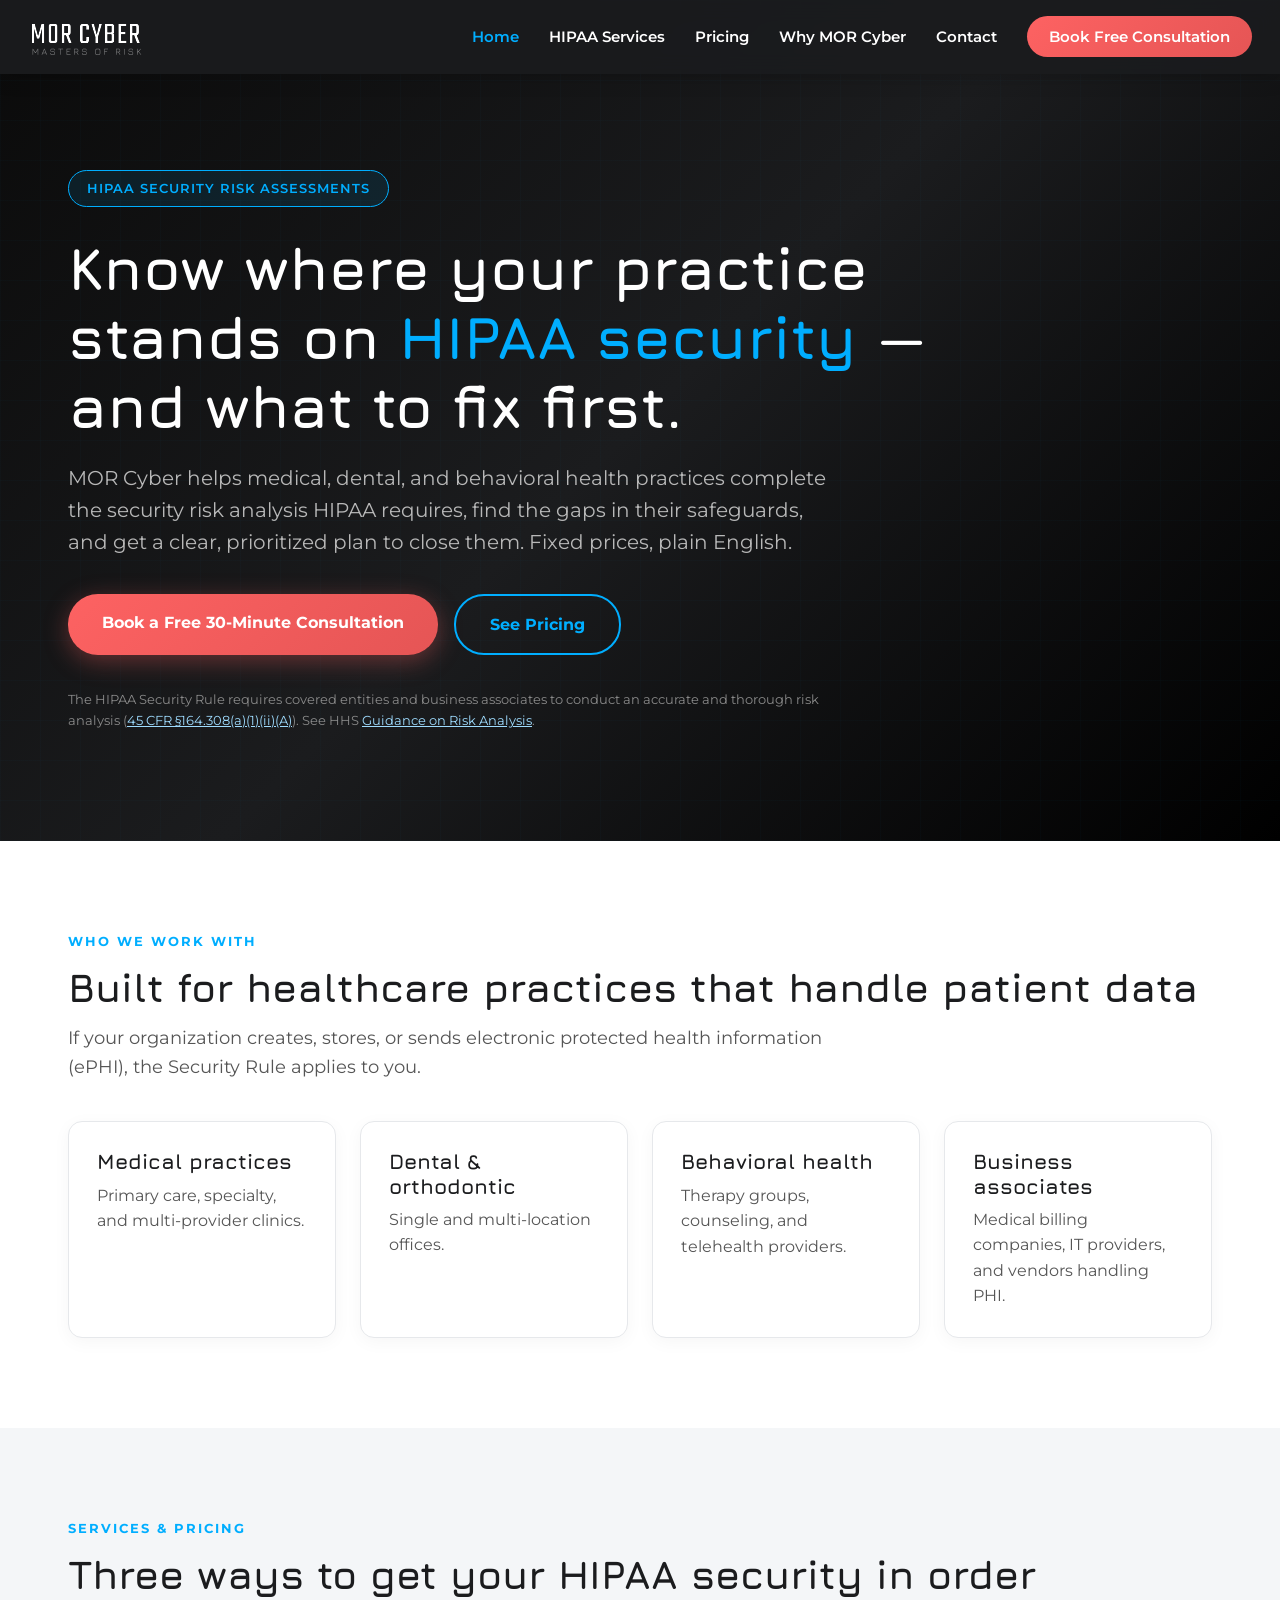
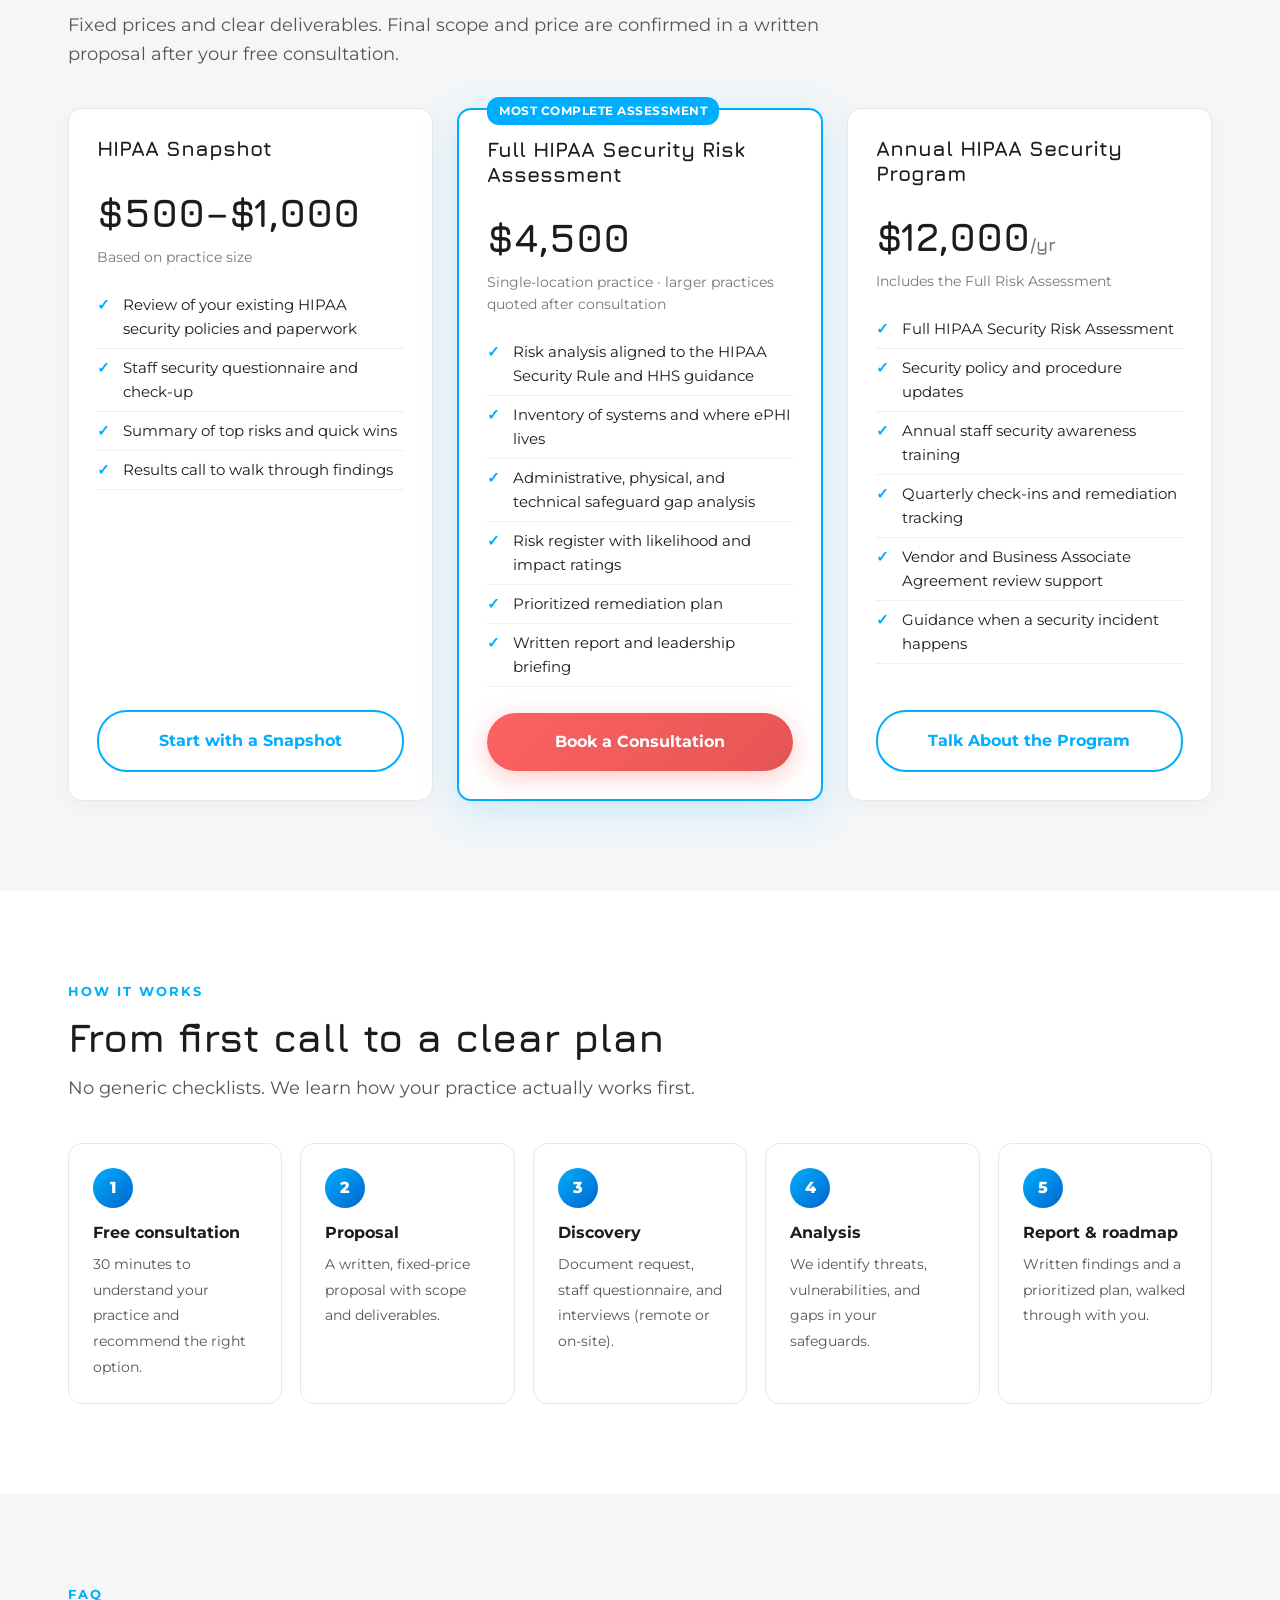
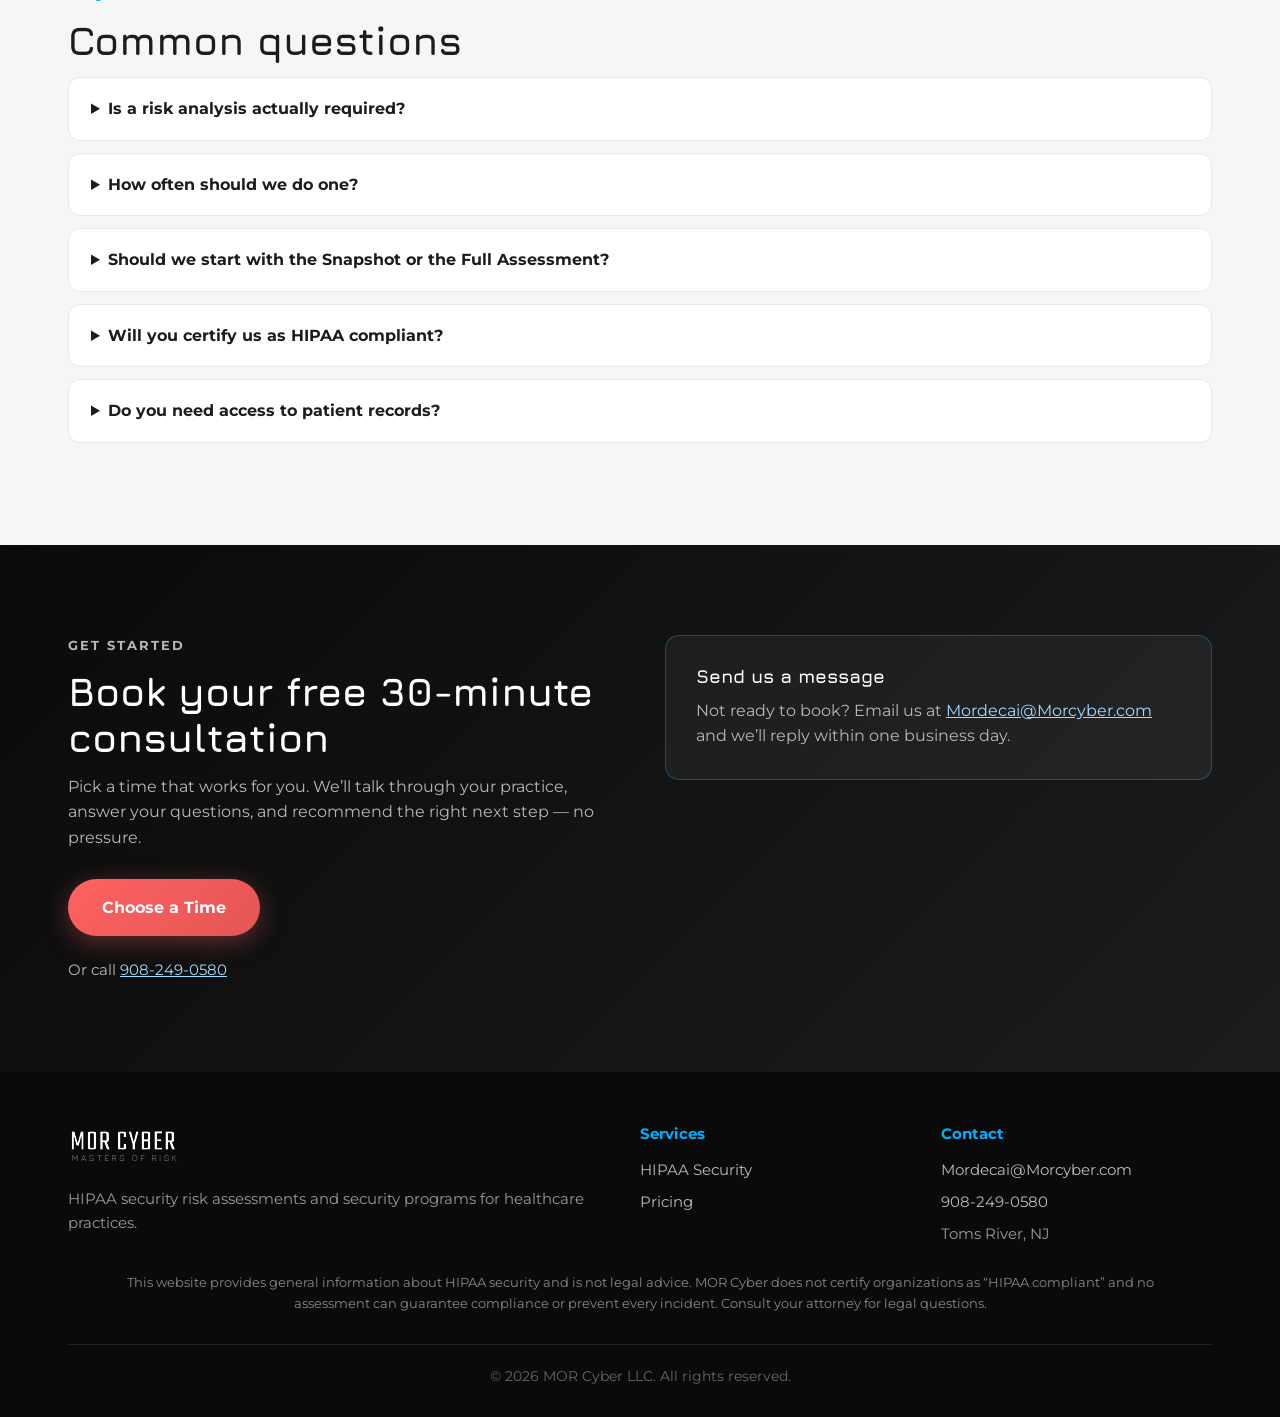
==== index.html @ 881f0633 "Make site HIPAA/healthcare only: remove FTC Safeguards and SOC 2 content" ====
<!DOCTYPE html>
<html lang="en">
<head>
<meta charset="UTF-8">
<meta name="viewport" content="width=device-width, initial-scale=1.0">
<title>MOR Cyber | HIPAA Security Risk Assessments for Healthcare Practices</title>
<meta name="description" content="HIPAA Security Risk Assessments, snapshot reviews, and annual HIPAA security programs for medical, dental, and behavioral health practices. Toms River, NJ.">
<link rel="icon" type="image/svg+xml" href="MOR Cyber Logo horizontal.svg">
<meta property="og:type" content="website"><meta property="og:url" content="https://morcyber.com/">
<meta property="og:title" content="MOR Cyber | HIPAA Security Risk Assessments">
<meta property="og:description" content="Fixed-price HIPAA Security Risk Assessments and annual security programs for healthcare practices.">
<meta property="og:image" content="https://morcyber.com/MOR Cyber Logo horizontal.svg">
<link rel="preconnect" href="https://fonts.googleapis.com"><link rel="preconnect" href="https://fonts.gstatic.com" crossorigin>
<link href="https://fonts.googleapis.com/css2?family=Montserrat:wght@400;500;600;700;800;900&family=Jura:wght@500;600;700&display=swap" rel="stylesheet">
<link rel="stylesheet" href="site.css">
<style>
*{margin:0;padding:0;box-sizing:border-box}
body{font-family:'Montserrat',sans-serif;color:#1B1C1E;line-height:1.6}
h1,h2,h3{font-family:'Jura',sans-serif;line-height:1.15}
a{color:#0088cc}
.wrap{max-width:1200px;margin:0 auto;padding:0 28px}
section{padding:90px 0}
.eyebrow{color:#00AEFF;font-weight:700;letter-spacing:2px;font-size:13px;text-transform:uppercase;margin-bottom:12px}
h2{font-size:40px;margin-bottom:14px}
.sub{color:#555;font-size:18px;max-width:760px;margin-bottom:40px}
.btn{display:inline-block;padding:16px 34px;border-radius:30px;font-weight:700;text-decoration:none;transition:.25s;border:0;cursor:pointer;font-size:16px;font-family:inherit}
.btn-primary{background:linear-gradient(135deg,#FD6262,#e55555);color:#fff;box-shadow:0 6px 25px rgba(253,98,98,.35)}
.btn-primary:hover{transform:translateY(-2px)}
.btn-ghost{border:2px solid #00AEFF;color:#00AEFF;background:transparent}
.hero{background:linear-gradient(135deg,#0a0a0a 0%,#1B1C1E 50%,#000 100%);color:#fff;padding:170px 0 110px;position:relative;overflow:hidden}
.hero::before{content:'';position:absolute;inset:0;background-image:repeating-linear-gradient(90deg,rgba(0,174,255,.04) 0,transparent 1px,transparent 40px),repeating-linear-gradient(0deg,rgba(0,174,255,.04) 0,transparent 1px,transparent 40px);pointer-events:none}
.hero .wrap{position:relative}
.badge{display:inline-block;border:1px solid #00AEFF;color:#00AEFF;background:rgba(0,174,255,.1);padding:7px 18px;border-radius:20px;font-size:13px;font-weight:600;letter-spacing:1px;margin-bottom:26px}
.hero h1{font-size:60px;max-width:900px;margin-bottom:22px}
.hero h1 span{color:#00AEFF}
.hero p.lead{font-size:20px;color:#b8b8b8;max-width:760px;margin-bottom:36px}
.hero .ctas{display:flex;gap:16px;flex-wrap:wrap}
.hero .ref{margin-top:34px;font-size:13px;color:#8a8a8a;max-width:760px}
.hero .ref a{color:#9fdcff}
.grid{display:grid;gap:24px}
.g4{grid-template-columns:repeat(4,1fr)}.g3{grid-template-columns:repeat(3,1fr)}.g2{grid-template-columns:repeat(2,1fr)}
.card{background:#fff;border:1px solid #e6e8eb;border-radius:14px;padding:28px;box-shadow:0 4px 18px rgba(0,0,0,.04)}
.card h3{font-size:21px;margin-bottom:8px}
.card p{color:#555}
.alt{background:#f4f6f8}
.offer{display:flex;flex-direction:column;position:relative}
.offer .price{font-family:'Jura',sans-serif;font-size:40px;font-weight:700;color:#1B1C1E;margin:10px 0 2px}
.offer .price small{font-size:18px;color:#777}
.offer .meta{color:#777;font-size:14px;margin-bottom:18px}
.offer ul{list-style:none;margin-bottom:26px;flex:1}
.offer li{padding:7px 0 7px 26px;position:relative;border-bottom:1px solid #f0f0f0;font-size:15px}
.offer li::before{content:'✓';position:absolute;left:0;color:#00AEFF;font-weight:800}
.offer .btn{text-align:center}
.featured{border:2px solid #00AEFF;box-shadow:0 10px 40px rgba(0,174,255,.18)}
.tag{position:absolute;top:-13px;left:28px;background:#00AEFF;color:#fff;font-size:12px;font-weight:700;padding:4px 12px;border-radius:12px;letter-spacing:.5px}
.steps{counter-reset:s;list-style:none;display:grid;grid-template-columns:repeat(5,1fr);gap:18px}
.steps li{counter-increment:s;background:#fff;border-radius:14px;padding:24px;border:1px solid #e6e8eb}
.steps li::before{content:counter(s);display:flex;align-items:center;justify-content:center;width:40px;height:40px;border-radius:50%;background:linear-gradient(135deg,#00AEFF,#0066cc);color:#fff;font-weight:800;margin-bottom:12px}
.steps b{display:block;margin-bottom:6px}.steps span{color:#555;font-size:14px}
details{background:#fff;border:1px solid #e6e8eb;border-radius:12px;padding:18px 22px;margin-bottom:12px}
summary{font-weight:700;cursor:pointer}details p{margin-top:10px;color:#555}
.other .card{border-left:4px solid #7D7D7D}
.cta-band{background:linear-gradient(135deg,#0a0a0a,#1B1C1E);color:#fff}
.cta-band h2{color:#fff}.cta-band p{color:#b8b8b8}
.cta-band a:not(.btn){color:#9fdcff}
.contact-grid{display:grid;grid-template-columns:1fr 1fr;gap:50px;align-items:start}
.contact-box{background:rgba(255,255,255,.05);border:1px solid rgba(0,174,255,.35);border-radius:14px;padding:30px}
.contact-box h3{color:#fff;margin-bottom:10px}
#contactForm{display:none}
#contactForm input,#contactForm select,#contactForm textarea{width:100%;padding:12px 14px;margin-bottom:12px;border-radius:8px;border:1px solid #444;background:#111;color:#fff;font:inherit}
#contactForm textarea{min-height:100px}
footer{background:#0a0a0a;color:#999;padding:50px 0 30px;font-size:15px}
footer .cols{display:grid;grid-template-columns:2fr 1fr 1fr;gap:30px}
footer h4{color:#00AEFF;margin-bottom:12px}footer a{color:#bbb;text-decoration:none}footer ul{list-style:none}footer li{margin-bottom:8px}
footer .copy{border-top:1px solid #222;margin-top:30px;padding-top:20px;text-align:center;color:#666;font-size:14px}
@media(max-width:1000px){.g4{grid-template-columns:repeat(2,1fr)}.g3,.steps{grid-template-columns:1fr}.contact-grid{grid-template-columns:1fr}}
@media(max-width:640px){.hero{padding:130px 0 70px}.hero h1{font-size:38px}h2{font-size:30px}section{padding:60px 0}.g4,.g2{grid-template-columns:1fr}footer .cols{grid-template-columns:1fr}.hero .ctas .btn{width:100%;text-align:center}}
</style>
</head>
<body>
<nav class="mc-nav"><div class="mc-nav-in">
  <a href="index.html"><img src="MOR Cyber Logo horizontal.svg" alt="MOR CYBER - Masters of Risk"></a>
  <button class="mc-burger" aria-label="Menu" onclick="this.nextElementSibling.classList.toggle('open')"><span></span><span></span><span></span></button>
  <ul class="mc-menu"><li><a href="index.html" class="active">Home</a></li><li><a href="services.html">HIPAA Services</a></li><li><a href="index.html#pricing">Pricing</a></li><li><a href="why-morcyber.html">Why MOR Cyber</a></li><li><a href="index.html#contact">Contact</a></li><li><a class="mc-cta" href="https://api.leadconnectorhq.com/widget/booking/ksTohxYXbGWFsCw7DhUz" target="_blank" rel="noopener">Book Free Consultation</a></li></ul>
</div></nav>

<section class="hero"><div class="wrap">
  <div class="badge">HIPAA SECURITY RISK ASSESSMENTS</div>
  <h1>Know where your practice stands on <span>HIPAA security</span> &mdash; and what to fix first.</h1>
  <p class="lead">MOR Cyber helps medical, dental, and behavioral health practices complete the security risk analysis HIPAA requires, find the gaps in their safeguards, and get a clear, prioritized plan to close them. Fixed prices, plain English.</p>
  <div class="ctas">
    <a class="btn btn-primary" href="https://api.leadconnectorhq.com/widget/booking/ksTohxYXbGWFsCw7DhUz" target="_blank" rel="noopener">Book a Free 30-Minute Consultation</a>
    <a class="btn btn-ghost" href="#pricing">See Pricing</a>
  </div>
  <p class="ref">The HIPAA Security Rule requires covered entities and business associates to conduct an accurate and thorough risk analysis (<a href="https://www.ecfr.gov/current/title-45/subtitle-A/subchapter-C/part-164/subpart-C/section-164.308" target="_blank" rel="noopener">45 CFR &sect;164.308(a)(1)(ii)(A)</a>). See HHS <a href="https://www.hhs.gov/hipaa/for-professionals/security/guidance/guidance-risk-analysis/index.html" target="_blank" rel="noopener">Guidance on Risk Analysis</a>.</p>
</div></section>

<section><div class="wrap">
  <p class="eyebrow">Who we work with</p>
  <h2>Built for healthcare practices that handle patient data</h2>
  <p class="sub">If your organization creates, stores, or sends electronic protected health information (ePHI), the Security Rule applies to you.</p>
  <div class="grid g4">
    <div class="card"><h3>Medical practices</h3><p>Primary care, specialty, and multi-provider clinics.</p></div>
    <div class="card"><h3>Dental &amp; orthodontic</h3><p>Single and multi-location offices.</p></div>
    <div class="card"><h3>Behavioral health</h3><p>Therapy groups, counseling, and telehealth providers.</p></div>
    <div class="card"><h3>Business associates</h3><p>Medical billing companies, IT providers, and vendors handling PHI.</p></div>
  </div>
</div></section>

<section id="pricing" class="alt"><div class="wrap">
  <p class="eyebrow">Services &amp; pricing</p>
  <h2>Three ways to get your HIPAA security in order</h2>
  <p class="sub">Fixed prices and clear deliverables. Final scope and price are confirmed in a written proposal after your free consultation.</p>
  <div class="grid g3">
    <div class="card offer">
      <h3>HIPAA Snapshot</h3>
      <div class="price">$500&ndash;$1,000</div>
      <div class="meta">Based on practice size</div>
      <ul>
        <li>Review of your existing HIPAA security policies and paperwork</li>
        <li>Staff security questionnaire and check-up</li>
        <li>Summary of top risks and quick wins</li>
        <li>Results call to walk through findings</li>
      </ul>
      <a class="btn btn-ghost" href="https://api.leadconnectorhq.com/widget/booking/ksTohxYXbGWFsCw7DhUz" target="_blank" rel="noopener">Start with a Snapshot</a>
    </div>
    <div class="card offer featured">
      <span class="tag">MOST COMPLETE ASSESSMENT</span>
      <h3>Full HIPAA Security Risk Assessment</h3>
      <div class="price">$4,500</div>
      <div class="meta">Single-location practice &middot; larger practices quoted after consultation</div>
      <ul>
        <li>Risk analysis aligned to the HIPAA Security Rule and HHS guidance</li>
        <li>Inventory of systems and where ePHI lives</li>
        <li>Administrative, physical, and technical safeguard gap analysis</li>
        <li>Risk register with likelihood and impact ratings</li>
        <li>Prioritized remediation plan</li>
        <li>Written report and leadership briefing</li>
      </ul>
      <a class="btn btn-primary" href="https://api.leadconnectorhq.com/widget/booking/ksTohxYXbGWFsCw7DhUz" target="_blank" rel="noopener">Book a Consultation</a>
    </div>
    <div class="card offer">
      <h3>Annual HIPAA Security Program</h3>
      <div class="price">$12,000<small>/yr</small></div>
      <div class="meta">Includes the Full Risk Assessment</div>
      <ul>
        <li>Full HIPAA Security Risk Assessment</li>
        <li>Security policy and procedure updates</li>
        <li>Annual staff security awareness training</li>
        <li>Quarterly check-ins and remediation tracking</li>
        <li>Vendor and Business Associate Agreement review support</li>
        <li>Guidance when a security incident happens</li>
      </ul>
      <a class="btn btn-ghost" href="https://api.leadconnectorhq.com/widget/booking/ksTohxYXbGWFsCw7DhUz" target="_blank" rel="noopener">Talk About the Program</a>
    </div>
  </div>
</div></section>

<section id="process"><div class="wrap">
  <p class="eyebrow">How it works</p>
  <h2>From first call to a clear plan</h2>
  <p class="sub">No generic checklists. We learn how your practice actually works first.</p>
  <ol class="steps">
    <li><b>Free consultation</b><span>30 minutes to understand your practice and recommend the right option.</span></li>
    <li><b>Proposal</b><span>A written, fixed-price proposal with scope and deliverables.</span></li>
    <li><b>Discovery</b><span>Document request, staff questionnaire, and interviews (remote or on-site).</span></li>
    <li><b>Analysis</b><span>We identify threats, vulnerabilities, and gaps in your safeguards.</span></li>
    <li><b>Report &amp; roadmap</b><span>Written findings and a prioritized plan, walked through with you.</span></li>
  </ol>
</div></section>

<section class="alt"><div class="wrap">
  <p class="eyebrow">FAQ</p>
  <h2>Common questions</h2>
  <details><summary>Is a risk analysis actually required?</summary><p>Yes. The HIPAA Security Rule requires covered entities and business associates to conduct an accurate and thorough assessment of the risks to ePHI and to implement measures that reduce them. See <a href="https://www.hhs.gov/hipaa/for-professionals/security/guidance/guidance-risk-analysis/index.html" target="_blank" rel="noopener">HHS guidance</a>.</p></details>
  <details><summary>How often should we do one?</summary><p>HIPAA does not set a fixed interval; HHS describes risk analysis as an ongoing process. Many practices review annually and after major changes such as a new EHR, a new location, or a security incident.</p></details>
  <details><summary>Should we start with the Snapshot or the Full Assessment?</summary><p>The Snapshot is a fast, low-cost look at your paperwork and staff practices. The Full Assessment is the thorough risk analysis the Security Rule calls for. We&rsquo;ll recommend one on your free consultation.</p></details>
  <details><summary>Will you certify us as HIPAA compliant?</summary><p>No. There is no official government HIPAA certification, and no consultant can guarantee compliance. We give you a documented assessment and a clear plan to reduce risk.</p></details>
  <details><summary>Do you need access to patient records?</summary><p>We assess systems, policies, and safeguards, not patient charts. If an engagement may involve access to PHI, we&rsquo;ll put a Business Associate Agreement in place first.</p></details>
</div></section>

<section id="contact" class="cta-band"><div class="wrap contact-grid">
  <div>
    <p class="eyebrow">Get started</p>
    <h2>Book your free 30-minute consultation</h2>
    <p style="margin:14px 0 28px">Pick a time that works for you. We&rsquo;ll talk through your practice, answer your questions, and recommend the right next step &mdash; no pressure.</p>
    <a class="btn btn-primary" href="https://api.leadconnectorhq.com/widget/booking/ksTohxYXbGWFsCw7DhUz" target="_blank" rel="noopener">Choose a Time</a>
    <p style="margin-top:22px;font-size:15px">Or call <a href="tel:908-249-0580">908-249-0580</a></p>
  </div>
  <div class="contact-box">
    <h3>Send us a message</h3>
    <p id="mailtoFallback">Not ready to book? Email us at <a href="mailto:Mordecai@Morcyber.com?subject=HIPAA%20inquiry%20from%20morcyber.com">Mordecai@Morcyber.com</a> and we&rsquo;ll reply within one business day.</p>
    <!-- FORMSPREE: replace YOUR_FORMSPREE_ID with the ID from formspree.io (see README). The form stays hidden until then. -->
    <form id="contactForm" action="https://formspree.io/f/YOUR_FORMSPREE_ID" method="POST">
      <input name="name" placeholder="Full name" required>
      <input name="email" type="email" placeholder="Work email" required>
      <input name="practice" placeholder="Practice / organization name">
      <select name="practice_type"><option value="">Practice type</option><option>Medical</option><option>Dental</option><option>Behavioral health</option><option>Business associate / vendor</option><option>Other</option></select>
      <textarea name="message" placeholder="How can we help? (Please don&rsquo;t include patient information.)" required></textarea>
      <input type="hidden" name="_subject" value="New inquiry from morcyber.com">
      <button class="btn btn-primary" type="submit">Send Message</button>
    </form>
  </div>
</div></section>

<footer><div class="wrap">
  <div class="cols">
    <div><img src="MOR Cyber Logo horizontal.svg" alt="MOR CYBER" style="height:44px"><p style="margin-top:14px">HIPAA security risk assessments and security programs for healthcare practices.</p></div>
    <div><h4>Services</h4><ul><li><a href="services.html#hipaa">HIPAA Security</a></li><li><a href="index.html#pricing">Pricing</a></li></ul></div>
    <div><h4>Contact</h4><ul><li><a href="mailto:Mordecai@Morcyber.com">Mordecai@Morcyber.com</a></li><li><a href="tel:908-249-0580">908-249-0580</a></li><li>Toms River, NJ</li></ul></div>
  </div>
  <p class="mc-legal">This website provides general information about HIPAA security and is not legal advice. MOR Cyber does not certify organizations as &ldquo;HIPAA compliant&rdquo; and no assessment can guarantee compliance or prevent every incident. Consult your attorney for legal questions.</p>
  <div class="copy">&copy; 2026 MOR Cyber LLC. All rights reserved.</div>
</div></footer>
<script src="script.js"></script>
</body>
</html>
---- site.css ----
/* Shared MOR Cyber styles (nav, footer note, contact form) - used on every page */
:root{--mc-blue:#00AEFF;--mc-red:#FD6262;--mc-dark:#1B1C1E;--mc-gray:#7D7D7D}
.mc-nav{position:fixed;top:0;left:0;right:0;z-index:1000;background:rgba(27,28,30,.96);backdrop-filter:blur(10px);box-shadow:0 2px 20px rgba(0,0,0,.2)}
.mc-nav-in{max-width:1300px;margin:0 auto;padding:14px 28px;display:flex;align-items:center;justify-content:space-between;gap:20px}
.mc-nav img{height:46px;width:auto;display:block}
.mc-menu{display:flex;gap:30px;list-style:none;align-items:center;margin:0;padding:0}
.mc-menu a{color:#fff;text-decoration:none;font:600 15px 'Montserrat',sans-serif}
.mc-menu a:hover,.mc-menu a.active{color:var(--mc-blue)}
.mc-menu a.mc-cta{background:linear-gradient(135deg,var(--mc-red),#e55555);padding:11px 22px;border-radius:30px;color:#fff}
.mc-burger{display:none;background:none;border:0;cursor:pointer;padding:6px}
.mc-burger span{display:block;width:26px;height:3px;background:#fff;margin:5px 0}
@media(max-width:900px){.mc-burger{display:block}.mc-menu{display:none;position:absolute;top:100%;left:0;right:0;flex-direction:column;background:#1B1C1E;padding:20px 0;gap:18px}.mc-menu.open{display:flex}}
.mc-legal{max-width:1100px;margin:18px auto 0;padding:0 20px;color:#888;font-size:13px;line-height:1.6;text-align:center;font-family:'Montserrat',sans-serif}
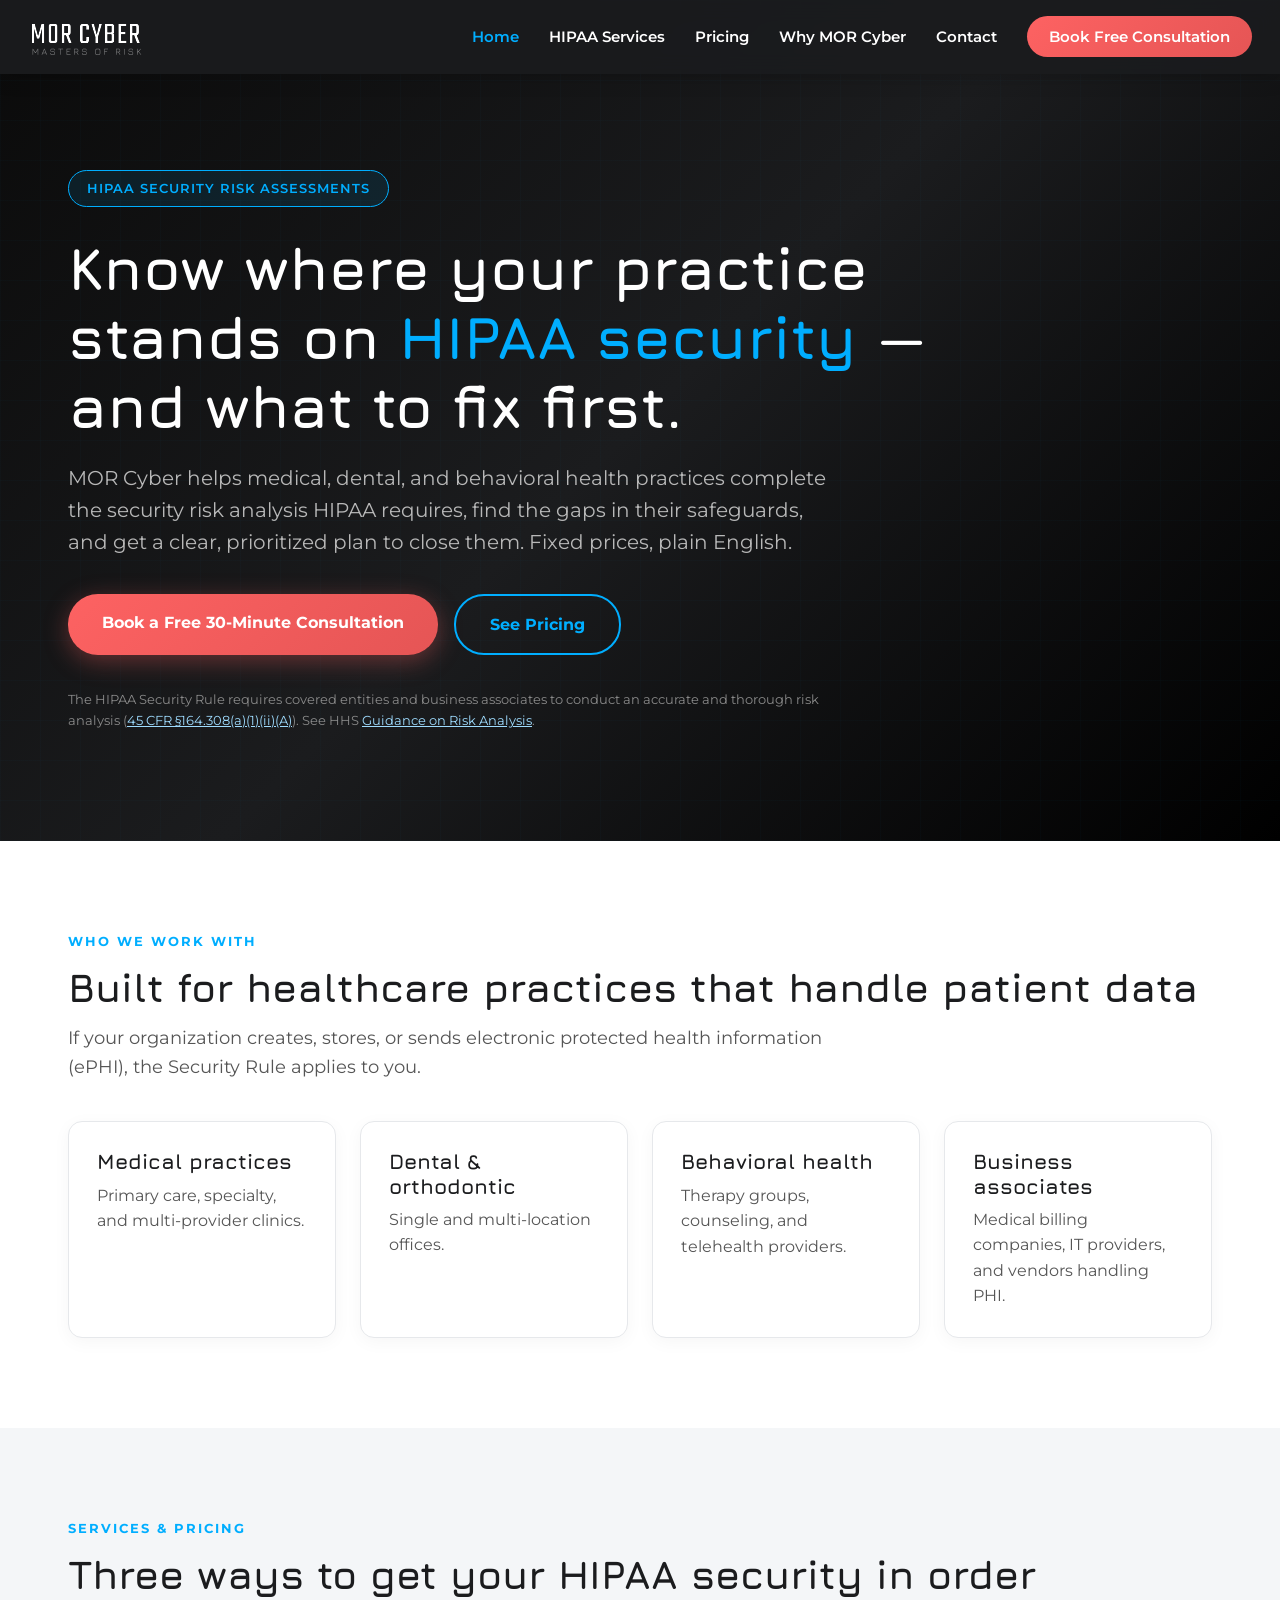
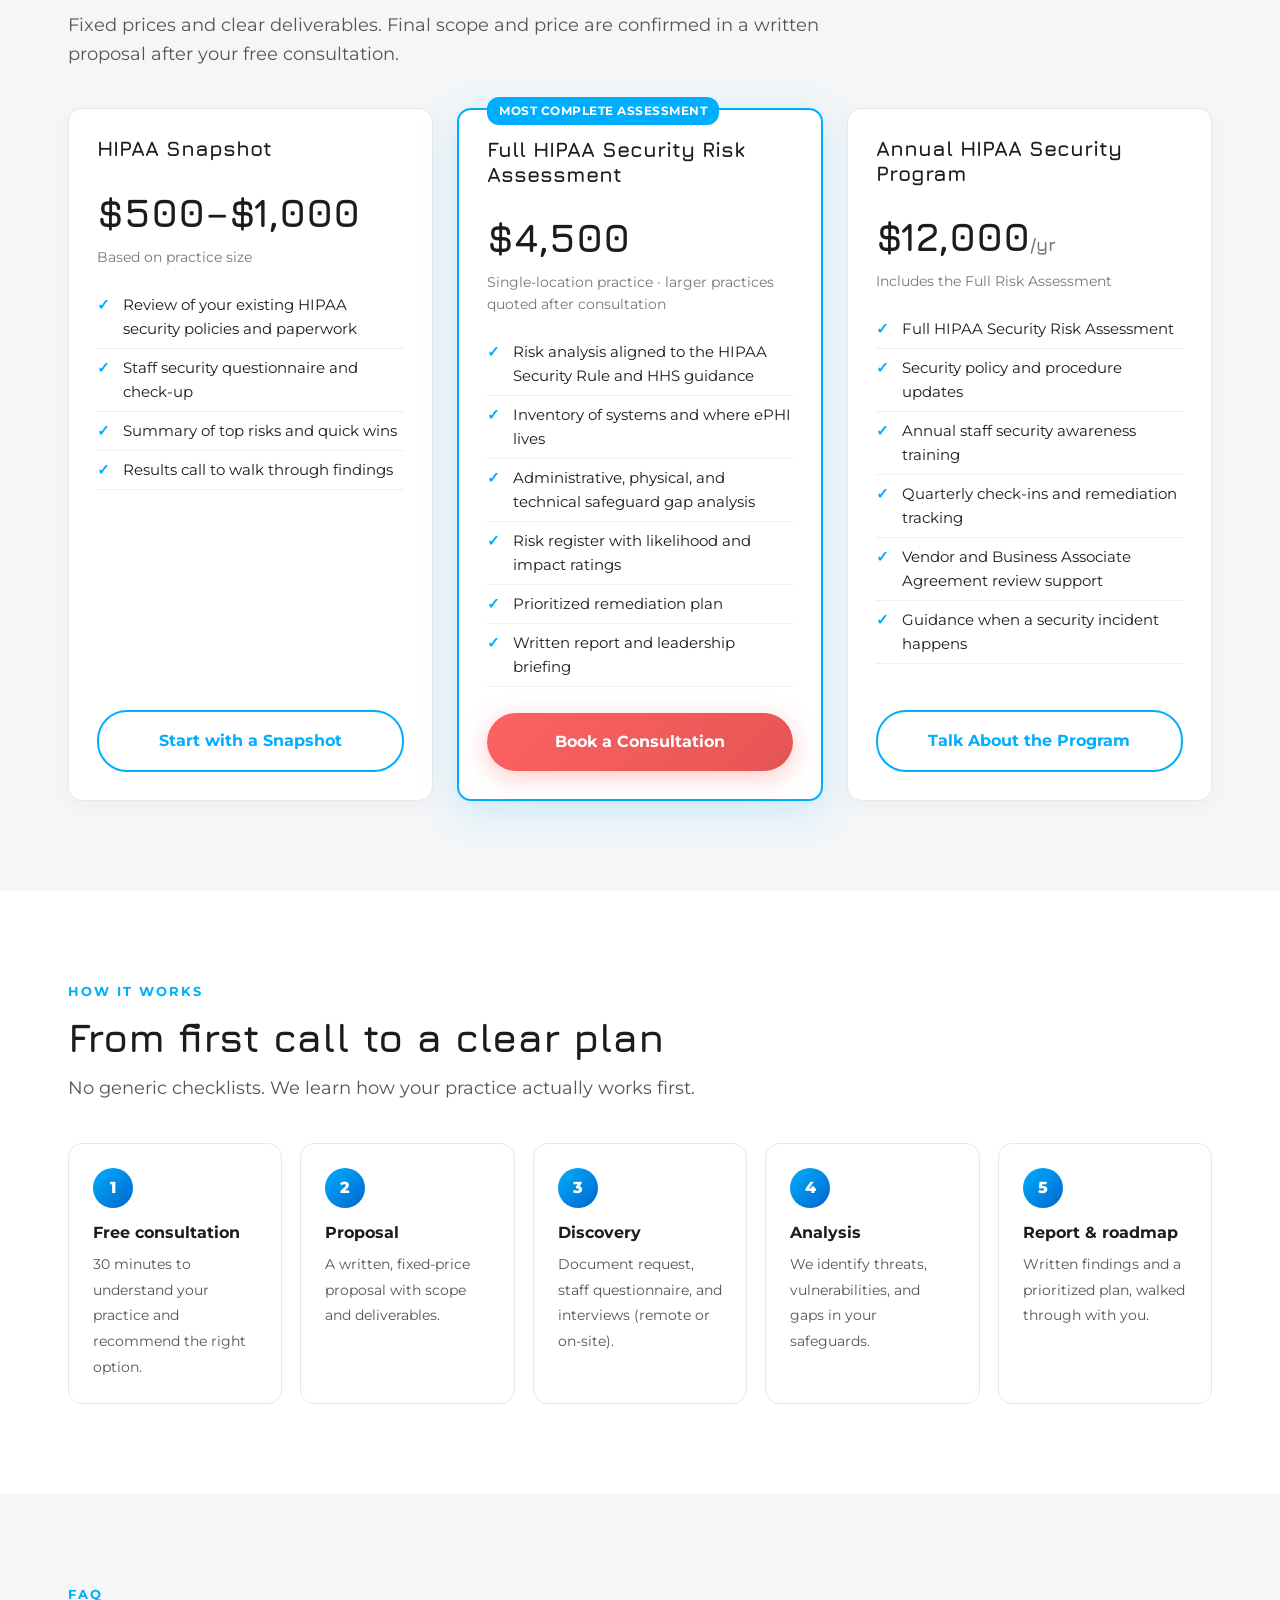
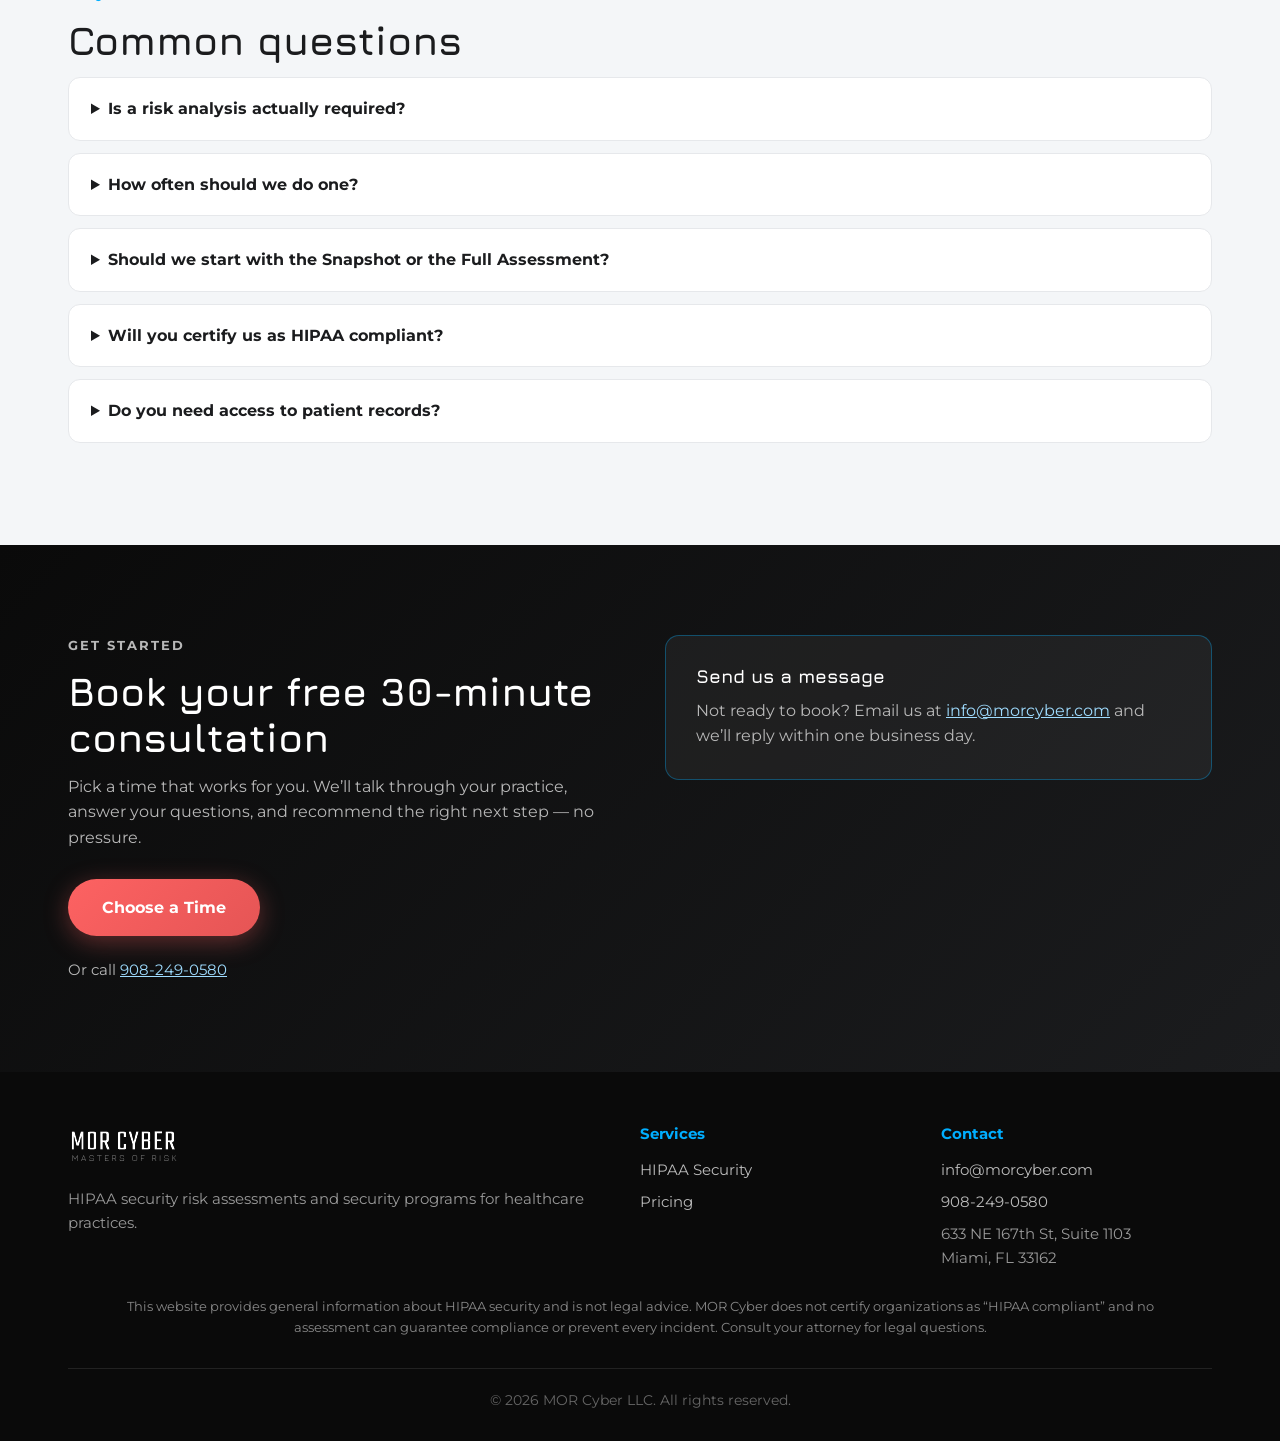
==== commit 5a92e957: "Update contact email to info@ and office address to Miami, FL" ====
--- a/index.html
+++ b/index.html
@@ -4,7 +4,7 @@
 <meta charset="UTF-8">
 <meta name="viewport" content="width=device-width, initial-scale=1.0">
 <title>MOR Cyber | HIPAA Security Risk Assessments for Healthcare Practices</title>
-<meta name="description" content="HIPAA Security Risk Assessments, snapshot reviews, and annual HIPAA security programs for medical, dental, and behavioral health practices. Toms River, NJ.">
+<meta name="description" content="HIPAA Security Risk Assessments, snapshot reviews, and annual HIPAA security programs for medical, dental, and behavioral health practices. Miami, FL.">
 <link rel="icon" type="image/svg+xml" href="MOR Cyber Logo horizontal.svg">
 <meta property="og:type" content="website"><meta property="og:url" content="https://morcyber.com/">
 <meta property="og:title" content="MOR Cyber | HIPAA Security Risk Assessments">
@@ -81,7 +81,7 @@
 <nav class="mc-nav"><div class="mc-nav-in">
   <a href="index.html"><img src="MOR Cyber Logo horizontal.svg" alt="MOR CYBER - Masters of Risk"></a>
   <button class="mc-burger" aria-label="Menu" onclick="this.nextElementSibling.classList.toggle('open')"><span></span><span></span><span></span></button>
-  <ul class="mc-menu"><li><a href="index.html" class="active">Home</a></li><li><a href="services.html">HIPAA Services</a></li><li><a href="index.html#pricing">Pricing</a></li><li><a href="why-morcyber.html">Why MOR Cyber</a></li><li><a href="index.html#contact">Contact</a></li><li><a class="mc-cta" href="https://api.leadconnectorhq.com/widget/booking/ksTohxYXbGWFsCw7DhUz" target="_blank" rel="noopener">Book Free Consultation</a></li></ul>
+  <ul class="mc-menu"><li><a href="index.html" class="active">Home</a></li><li><a href="services.html">HIPAA Services</a></li><li><a href="index.html#pricing">Pricing</a></li><li><a href="why-morcyber.html">Why MOR Cyber</a></li><li><a href="index.html#contact">Contact</a></li><li><a class="mc-cta" href="https://outlook.office.com/book/Free30MinHIPAAConsultation@Morcyber.com/" target="_blank" rel="noopener">Book Free Consultation</a></li></ul>
 </div></nav>
 
 <section class="hero"><div class="wrap">
@@ -89,7 +89,7 @@
   <h1>Know where your practice stands on <span>HIPAA security</span> &mdash; and what to fix first.</h1>
   <p class="lead">MOR Cyber helps medical, dental, and behavioral health practices complete the security risk analysis HIPAA requires, find the gaps in their safeguards, and get a clear, prioritized plan to close them. Fixed prices, plain English.</p>
   <div class="ctas">
-    <a class="btn btn-primary" href="https://api.leadconnectorhq.com/widget/booking/ksTohxYXbGWFsCw7DhUz" target="_blank" rel="noopener">Book a Free 30-Minute Consultation</a>
+    <a class="btn btn-primary" href="https://outlook.office.com/book/Free30MinHIPAAConsultation@Morcyber.com/" target="_blank" rel="noopener">Book a Free 30-Minute Consultation</a>
     <a class="btn btn-ghost" href="#pricing">See Pricing</a>
   </div>
   <p class="ref">The HIPAA Security Rule requires covered entities and business associates to conduct an accurate and thorough risk analysis (<a href="https://www.ecfr.gov/current/title-45/subtitle-A/subchapter-C/part-164/subpart-C/section-164.308" target="_blank" rel="noopener">45 CFR &sect;164.308(a)(1)(ii)(A)</a>). See HHS <a href="https://www.hhs.gov/hipaa/for-professionals/security/guidance/guidance-risk-analysis/index.html" target="_blank" rel="noopener">Guidance on Risk Analysis</a>.</p>
@@ -122,7 +122,7 @@
         <li>Summary of top risks and quick wins</li>
         <li>Results call to walk through findings</li>
       </ul>
-      <a class="btn btn-ghost" href="https://api.leadconnectorhq.com/widget/booking/ksTohxYXbGWFsCw7DhUz" target="_blank" rel="noopener">Start with a Snapshot</a>
+      <a class="btn btn-ghost" href="https://outlook.office.com/book/Free30MinHIPAAConsultation@Morcyber.com/" target="_blank" rel="noopener">Start with a Snapshot</a>
     </div>
     <div class="card offer featured">
       <span class="tag">MOST COMPLETE ASSESSMENT</span>
@@ -137,7 +137,7 @@
         <li>Prioritized remediation plan</li>
         <li>Written report and leadership briefing</li>
       </ul>
-      <a class="btn btn-primary" href="https://api.leadconnectorhq.com/widget/booking/ksTohxYXbGWFsCw7DhUz" target="_blank" rel="noopener">Book a Consultation</a>
+      <a class="btn btn-primary" href="https://outlook.office.com/book/Free30MinHIPAAConsultation@Morcyber.com/" target="_blank" rel="noopener">Book a Consultation</a>
     </div>
     <div class="card offer">
       <h3>Annual HIPAA Security Program</h3>
@@ -151,7 +151,7 @@
         <li>Vendor and Business Associate Agreement review support</li>
         <li>Guidance when a security incident happens</li>
       </ul>
-      <a class="btn btn-ghost" href="https://api.leadconnectorhq.com/widget/booking/ksTohxYXbGWFsCw7DhUz" target="_blank" rel="noopener">Talk About the Program</a>
+      <a class="btn btn-ghost" href="https://outlook.office.com/book/Free30MinHIPAAConsultation@Morcyber.com/" target="_blank" rel="noopener">Talk About the Program</a>
     </div>
   </div>
 </div></section>
@@ -184,12 +184,12 @@
     <p class="eyebrow">Get started</p>
     <h2>Book your free 30-minute consultation</h2>
     <p style="margin:14px 0 28px">Pick a time that works for you. We&rsquo;ll talk through your practice, answer your questions, and recommend the right next step &mdash; no pressure.</p>
-    <a class="btn btn-primary" href="https://api.leadconnectorhq.com/widget/booking/ksTohxYXbGWFsCw7DhUz" target="_blank" rel="noopener">Choose a Time</a>
+    <a class="btn btn-primary" href="https://outlook.office.com/book/Free30MinHIPAAConsultation@Morcyber.com/" target="_blank" rel="noopener">Choose a Time</a>
     <p style="margin-top:22px;font-size:15px">Or call <a href="tel:908-249-0580">908-249-0580</a></p>
   </div>
   <div class="contact-box">
     <h3>Send us a message</h3>
-    <p id="mailtoFallback">Not ready to book? Email us at <a href="mailto:Mordecai@Morcyber.com?subject=HIPAA%20inquiry%20from%20morcyber.com">Mordecai@Morcyber.com</a> and we&rsquo;ll reply within one business day.</p>
+    <p id="mailtoFallback">Not ready to book? Email us at <a href="mailto:info@morcyber.com?subject=HIPAA%20inquiry%20from%20morcyber.com">info@morcyber.com</a> and we&rsquo;ll reply within one business day.</p>
     <!-- FORMSPREE: replace YOUR_FORMSPREE_ID with the ID from formspree.io (see README). The form stays hidden until then. -->
     <form id="contactForm" action="https://formspree.io/f/YOUR_FORMSPREE_ID" method="POST">
       <input name="name" placeholder="Full name" required>
@@ -207,7 +207,7 @@
   <div class="cols">
     <div><img src="MOR Cyber Logo horizontal.svg" alt="MOR CYBER" style="height:44px"><p style="margin-top:14px">HIPAA security risk assessments and security programs for healthcare practices.</p></div>
     <div><h4>Services</h4><ul><li><a href="services.html#hipaa">HIPAA Security</a></li><li><a href="index.html#pricing">Pricing</a></li></ul></div>
-    <div><h4>Contact</h4><ul><li><a href="mailto:Mordecai@Morcyber.com">Mordecai@Morcyber.com</a></li><li><a href="tel:908-249-0580">908-249-0580</a></li><li>Toms River, NJ</li></ul></div>
+    <div><h4>Contact</h4><ul><li><a href="mailto:info@morcyber.com">info@morcyber.com</a></li><li><a href="tel:908-249-0580">908-249-0580</a></li><li>633 NE 167th St, Suite 1103<br>Miami, FL 33162</li></ul></div>
   </div>
   <p class="mc-legal">This website provides general information about HIPAA security and is not legal advice. MOR Cyber does not certify organizations as &ldquo;HIPAA compliant&rdquo; and no assessment can guarantee compliance or prevent every incident. Consult your attorney for legal questions.</p>
   <div class="copy">&copy; 2026 MOR Cyber LLC. All rights reserved.</div>
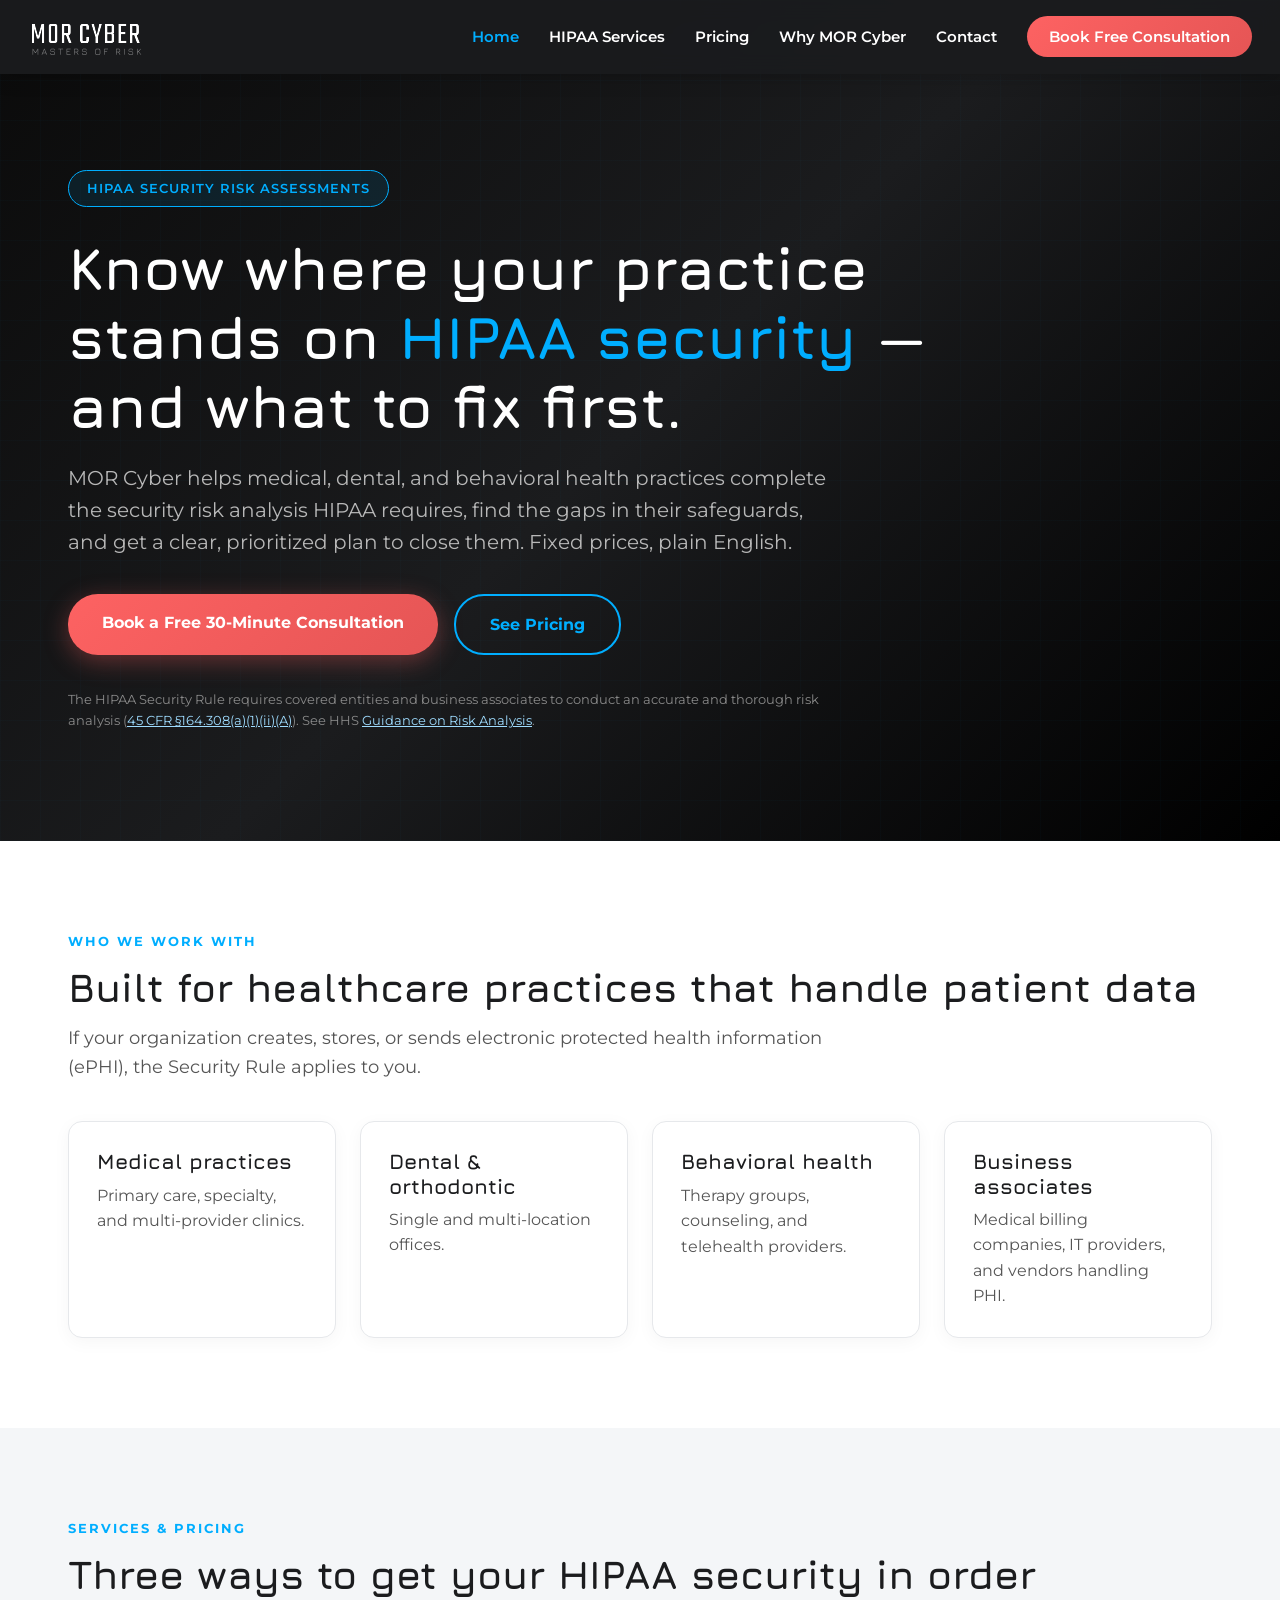
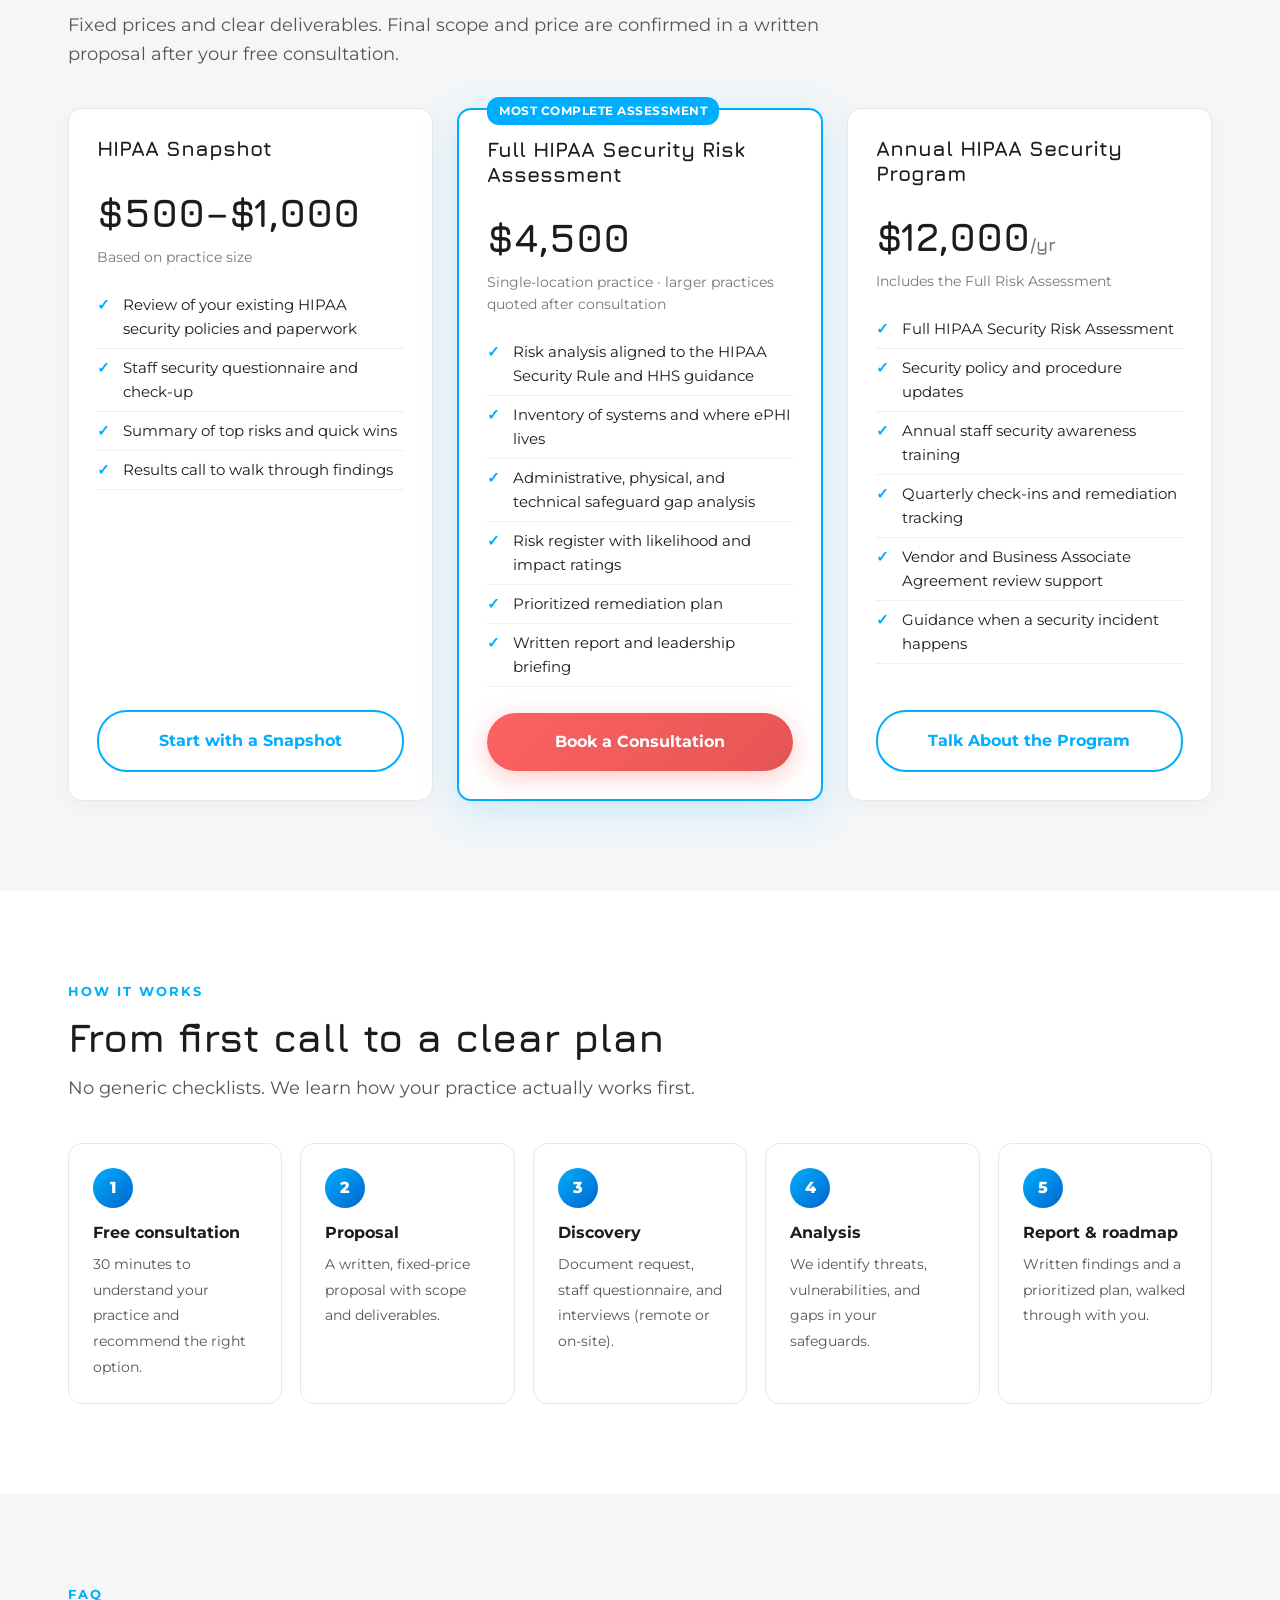
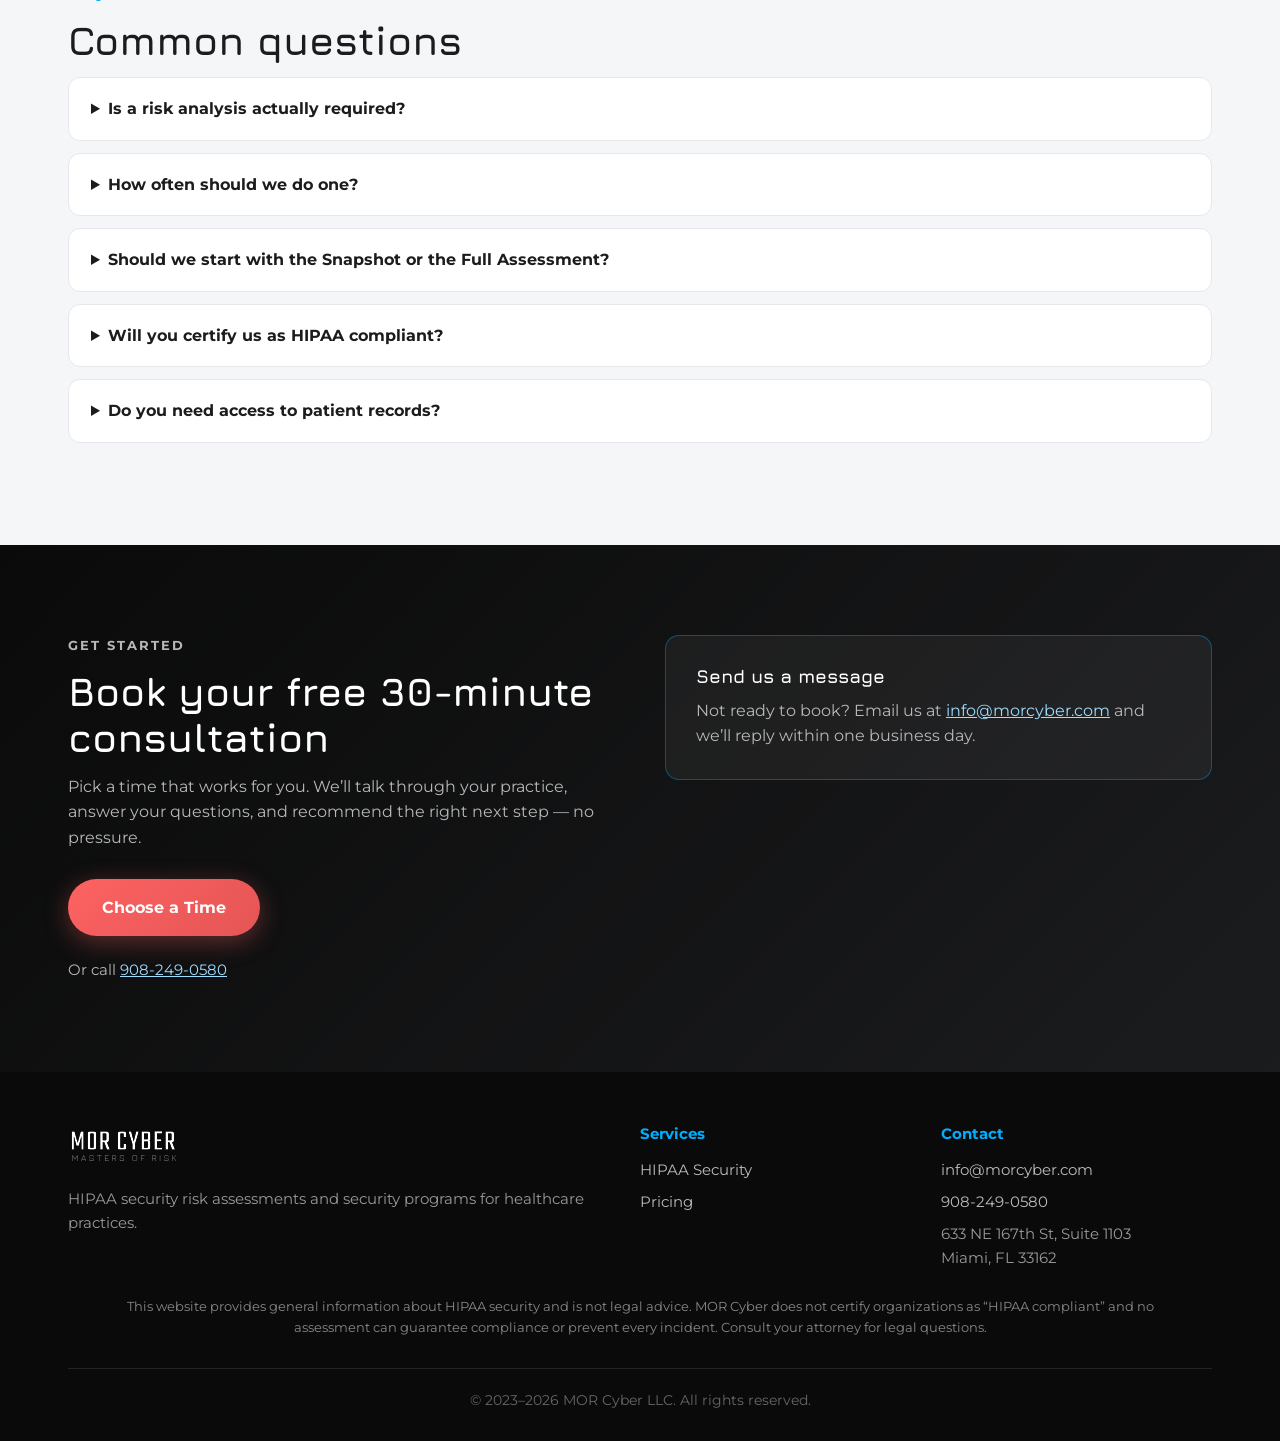
==== commit 869c23fa: "Footer copyright 2023-2026" ====
--- a/index.html
+++ b/index.html
@@ -210,7 +210,7 @@
     <div><h4>Contact</h4><ul><li><a href="mailto:info@morcyber.com">info@morcyber.com</a></li><li><a href="tel:908-249-0580">908-249-0580</a></li><li>633 NE 167th St, Suite 1103<br>Miami, FL 33162</li></ul></div>
   </div>
   <p class="mc-legal">This website provides general information about HIPAA security and is not legal advice. MOR Cyber does not certify organizations as &ldquo;HIPAA compliant&rdquo; and no assessment can guarantee compliance or prevent every incident. Consult your attorney for legal questions.</p>
-  <div class="copy">&copy; 2026 MOR Cyber LLC. All rights reserved.</div>
+  <div class="copy">&copy; 2023–2026 MOR Cyber LLC. All rights reserved.</div>
 </div></footer>
 <script src="script.js"></script>
 </body>
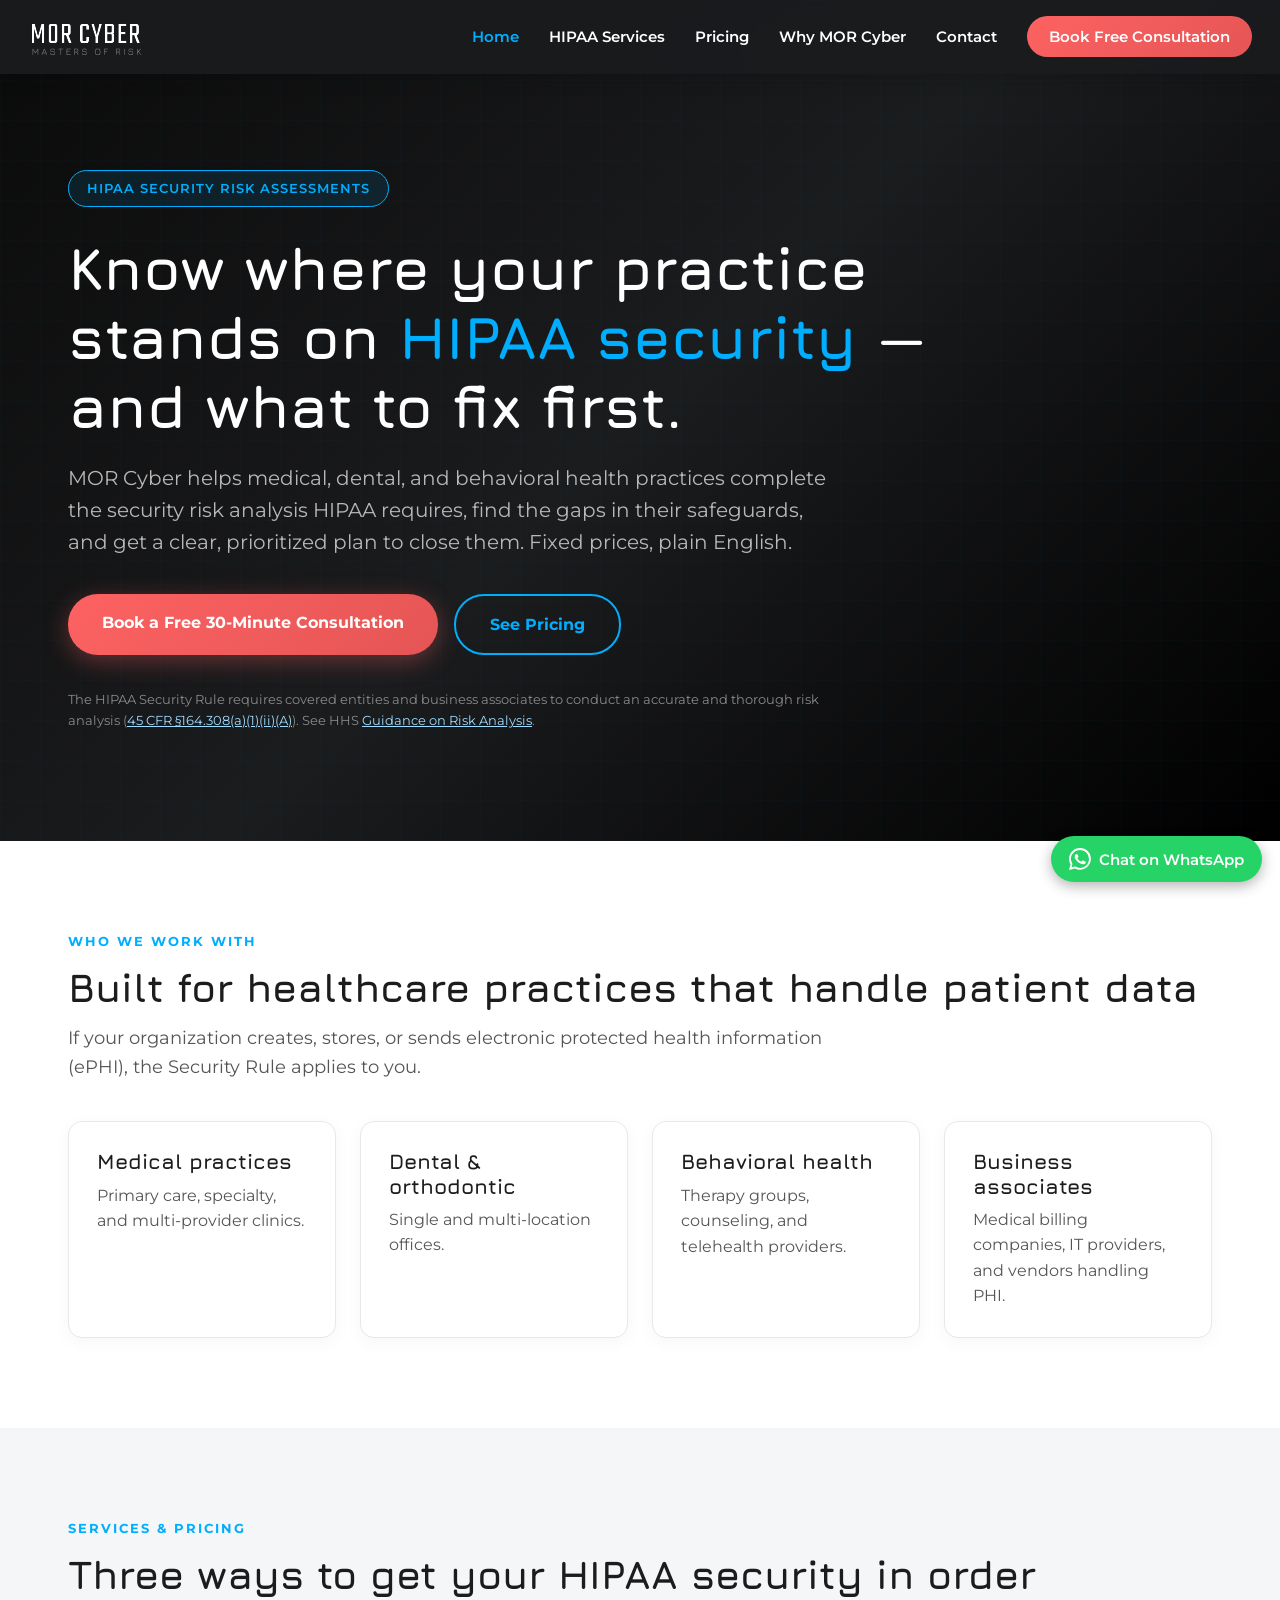
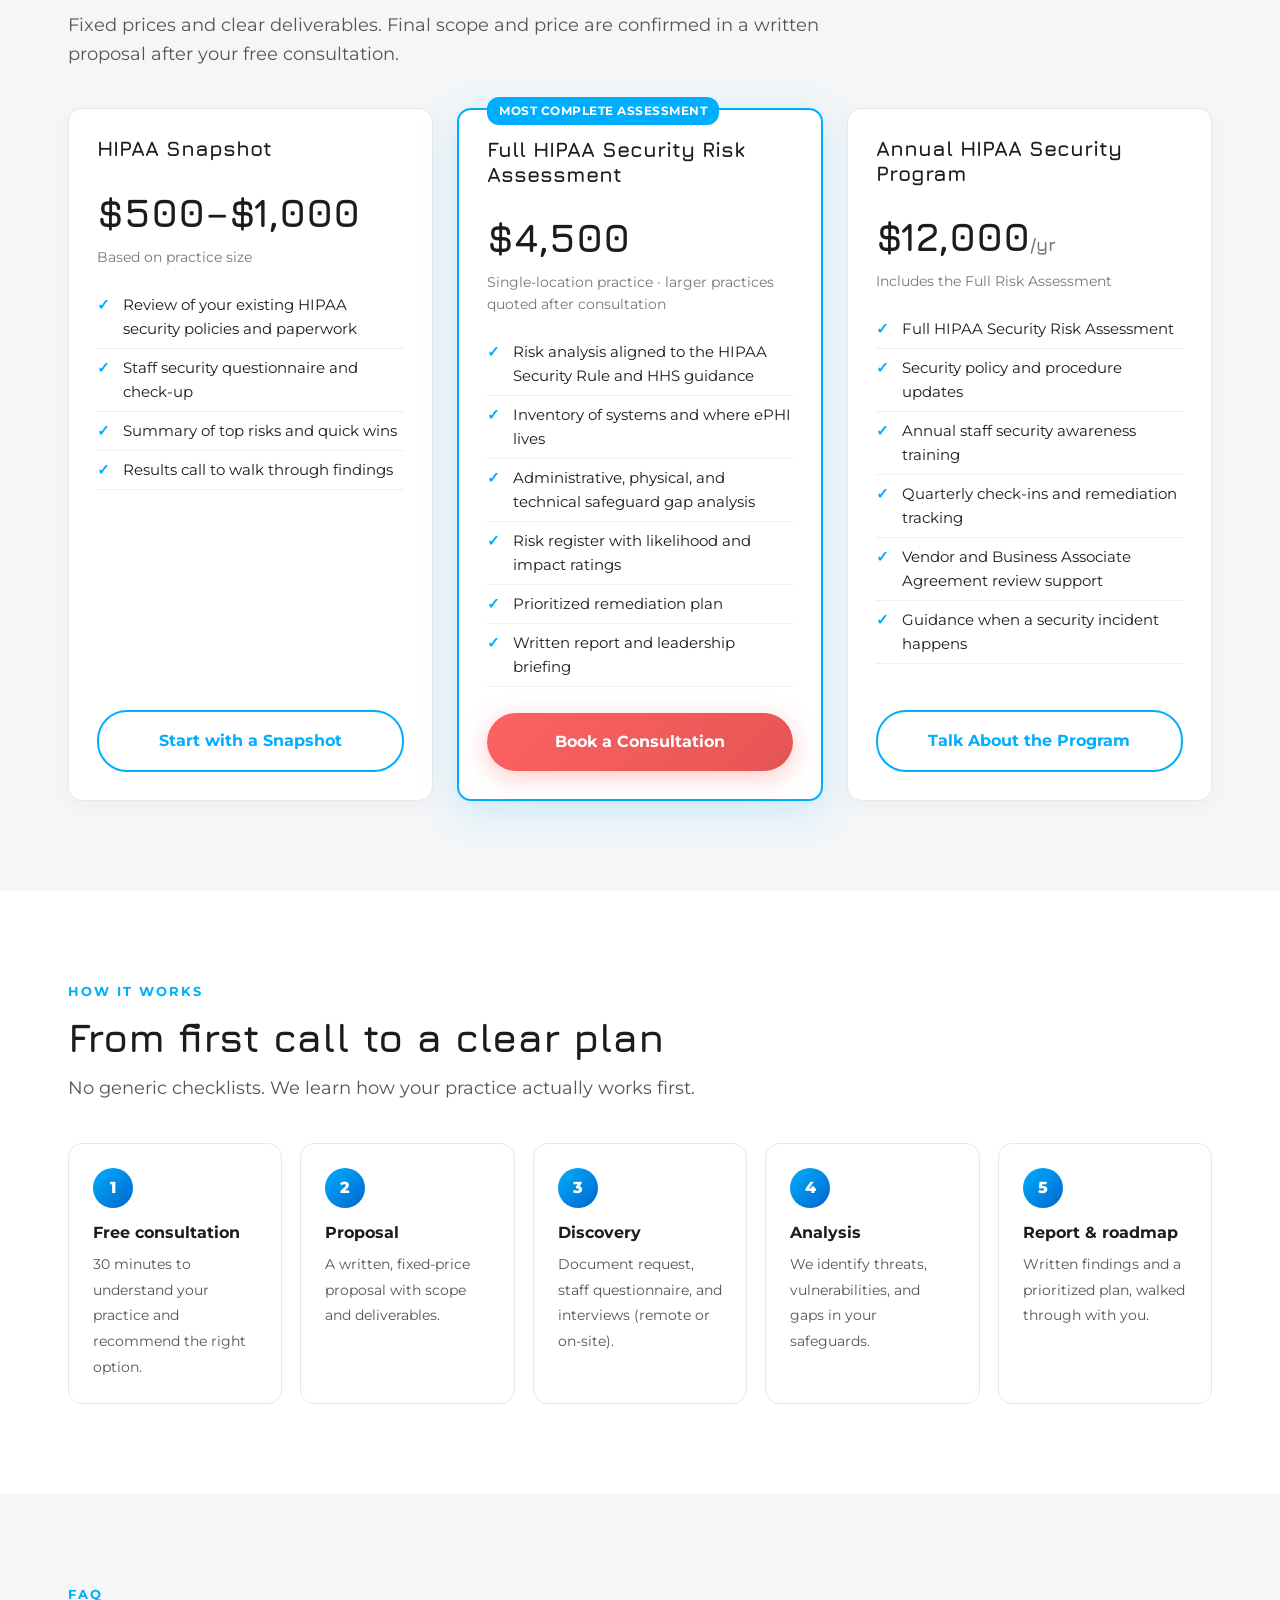
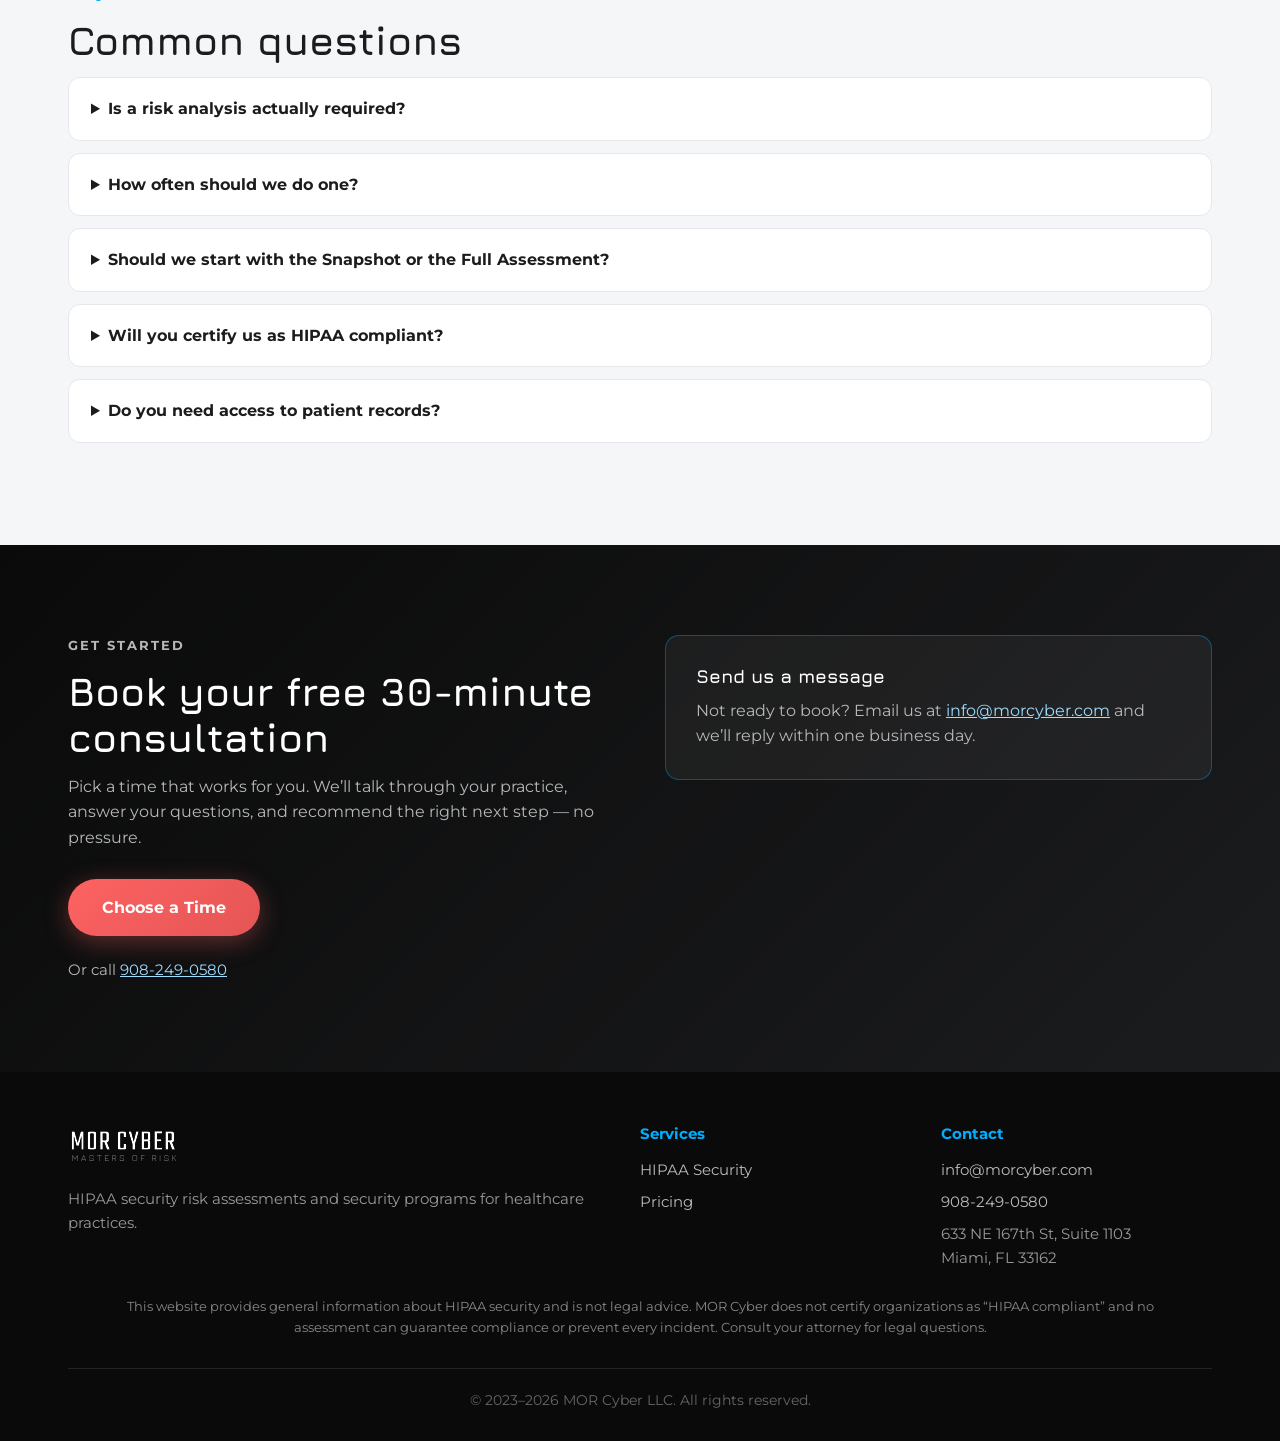
==== commit 78682904: "Add WhatsApp chat button" ====
--- a/index.html
+++ b/index.html
@@ -76,6 +76,7 @@
 @media(max-width:1000px){.g4{grid-template-columns:repeat(2,1fr)}.g3,.steps{grid-template-columns:1fr}.contact-grid{grid-template-columns:1fr}}
 @media(max-width:640px){.hero{padding:130px 0 70px}.hero h1{font-size:38px}h2{font-size:30px}section{padding:60px 0}.g4,.g2{grid-template-columns:1fr}footer .cols{grid-template-columns:1fr}.hero .ctas .btn{width:100%;text-align:center}}
 </style>
+<script src="whatsapp.js" defer></script>
 </head>
 <body>
 <nav class="mc-nav"><div class="mc-nav-in">
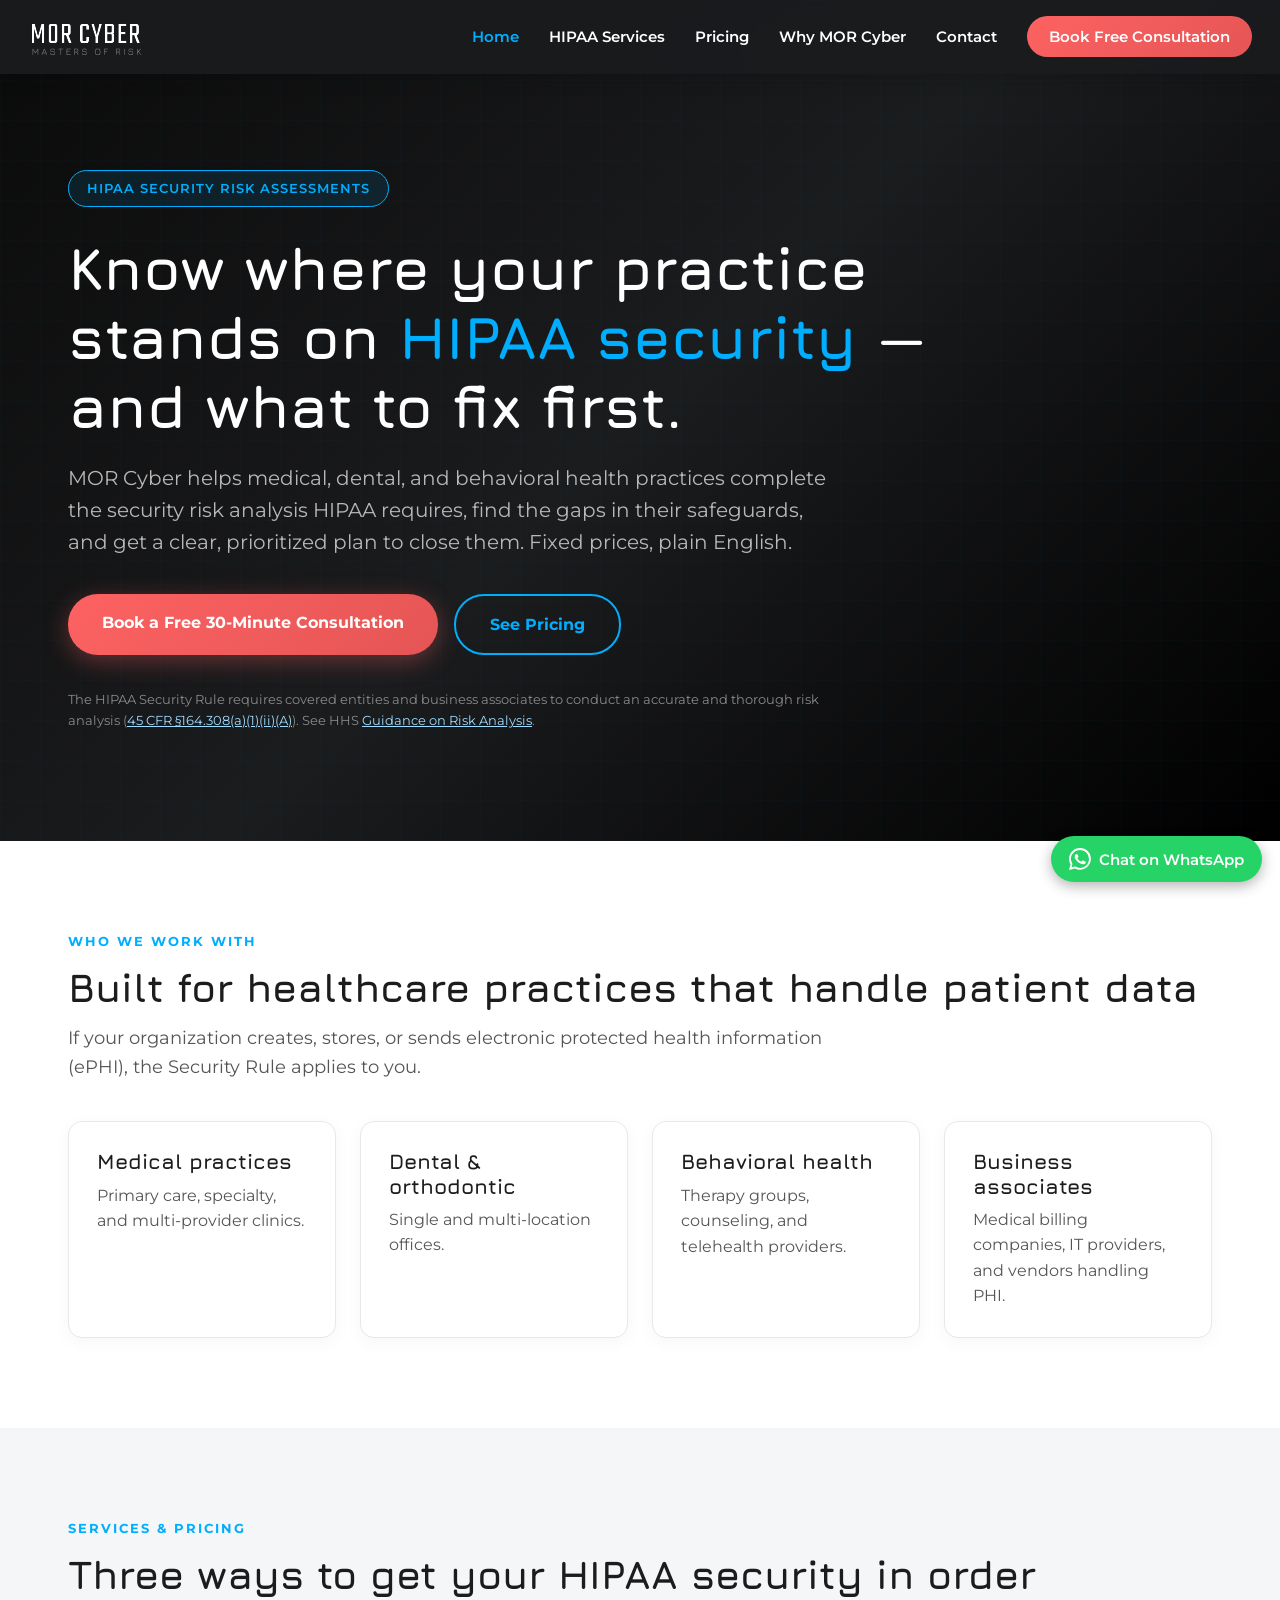
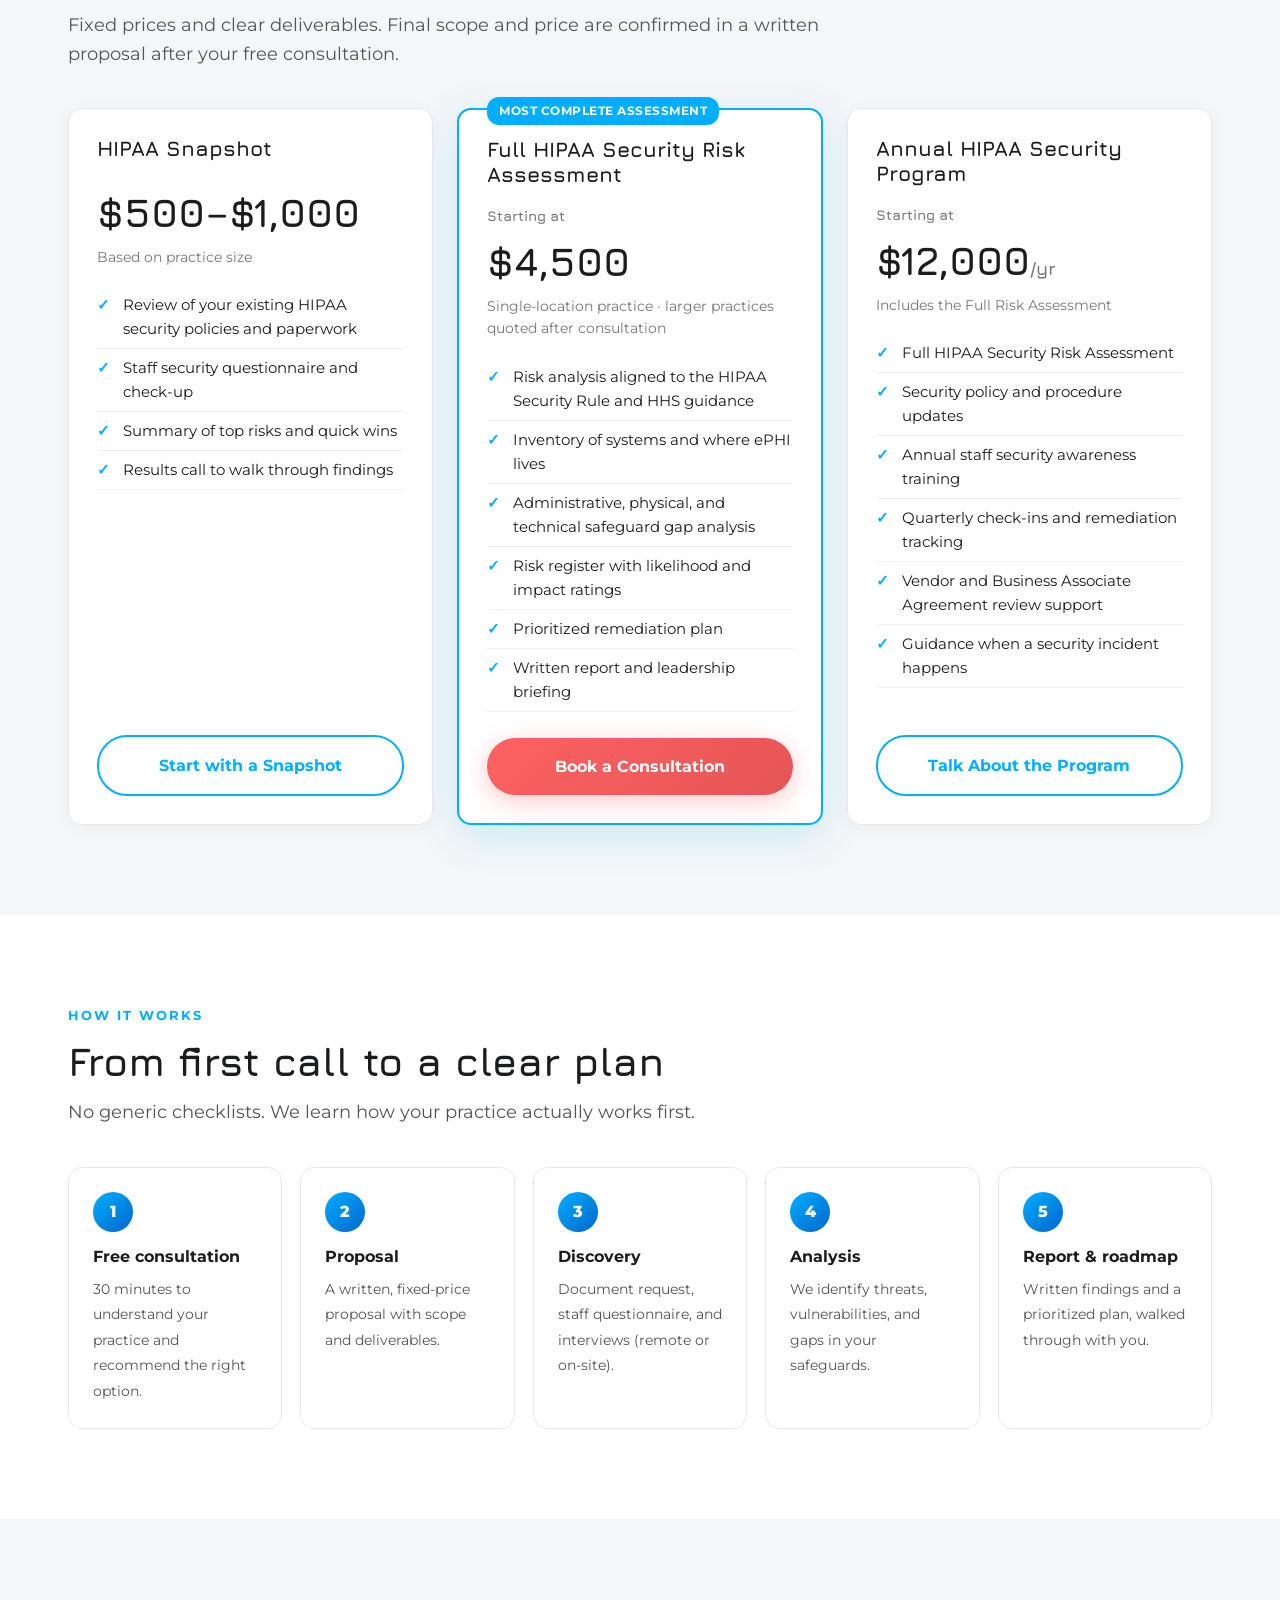
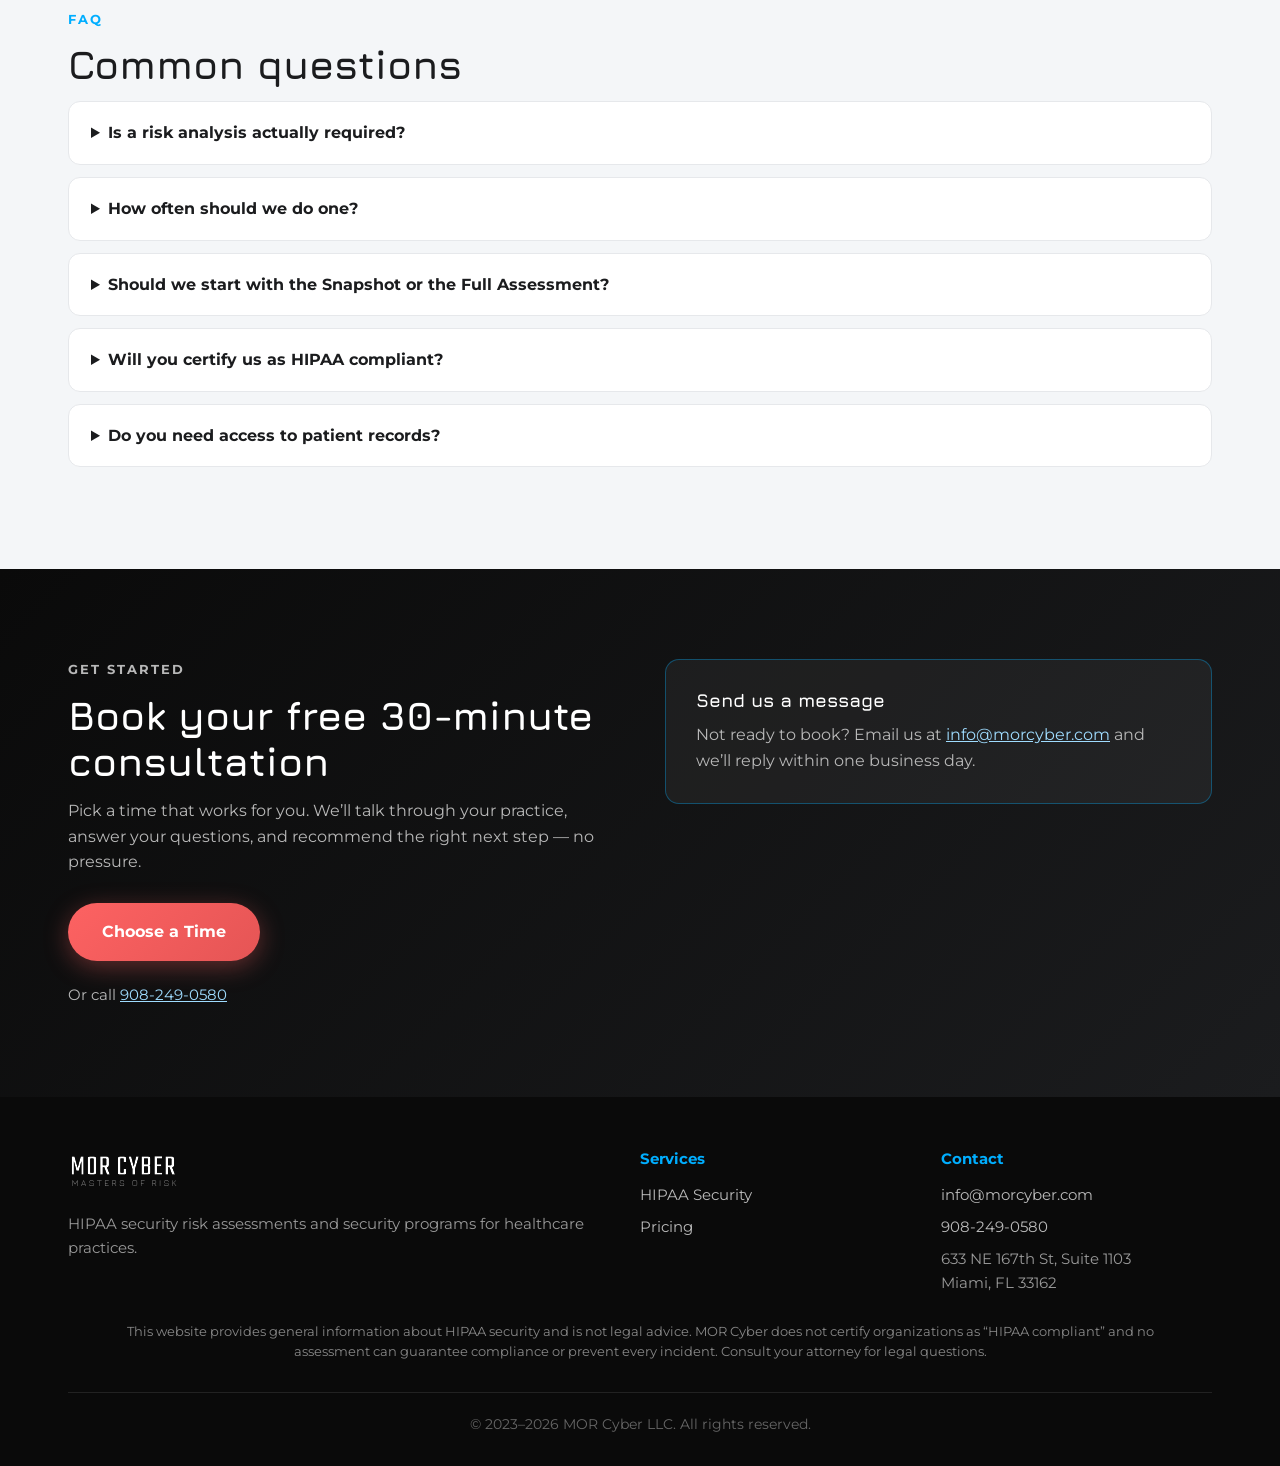
==== commit 7950ab51: "Label assessment and annual program as starting prices" ====
--- a/index.html
+++ b/index.html
@@ -46,6 +46,7 @@
 .offer{display:flex;flex-direction:column;position:relative}
 .offer .price{font-family:'Jura',sans-serif;font-size:40px;font-weight:700;color:#1B1C1E;margin:10px 0 2px}
 .offer .price small{font-size:18px;color:#777}
+.offer .price small:first-child{display:block;font-size:14px;margin-bottom:2px}
 .offer .meta{color:#777;font-size:14px;margin-bottom:18px}
 .offer ul{list-style:none;margin-bottom:26px;flex:1}
 .offer li{padding:7px 0 7px 26px;position:relative;border-bottom:1px solid #f0f0f0;font-size:15px}
@@ -128,7 +129,7 @@
     <div class="card offer featured">
       <span class="tag">MOST COMPLETE ASSESSMENT</span>
       <h3>Full HIPAA Security Risk Assessment</h3>
-      <div class="price">$4,500</div>
+      <div class="price"><small>Starting at </small>$4,500</div>
       <div class="meta">Single-location practice &middot; larger practices quoted after consultation</div>
       <ul>
         <li>Risk analysis aligned to the HIPAA Security Rule and HHS guidance</li>
@@ -142,7 +143,7 @@
     </div>
     <div class="card offer">
       <h3>Annual HIPAA Security Program</h3>
-      <div class="price">$12,000<small>/yr</small></div>
+      <div class="price"><small>Starting at </small>$12,000<small>/yr</small></div>
       <div class="meta">Includes the Full Risk Assessment</div>
       <ul>
         <li>Full HIPAA Security Risk Assessment</li>
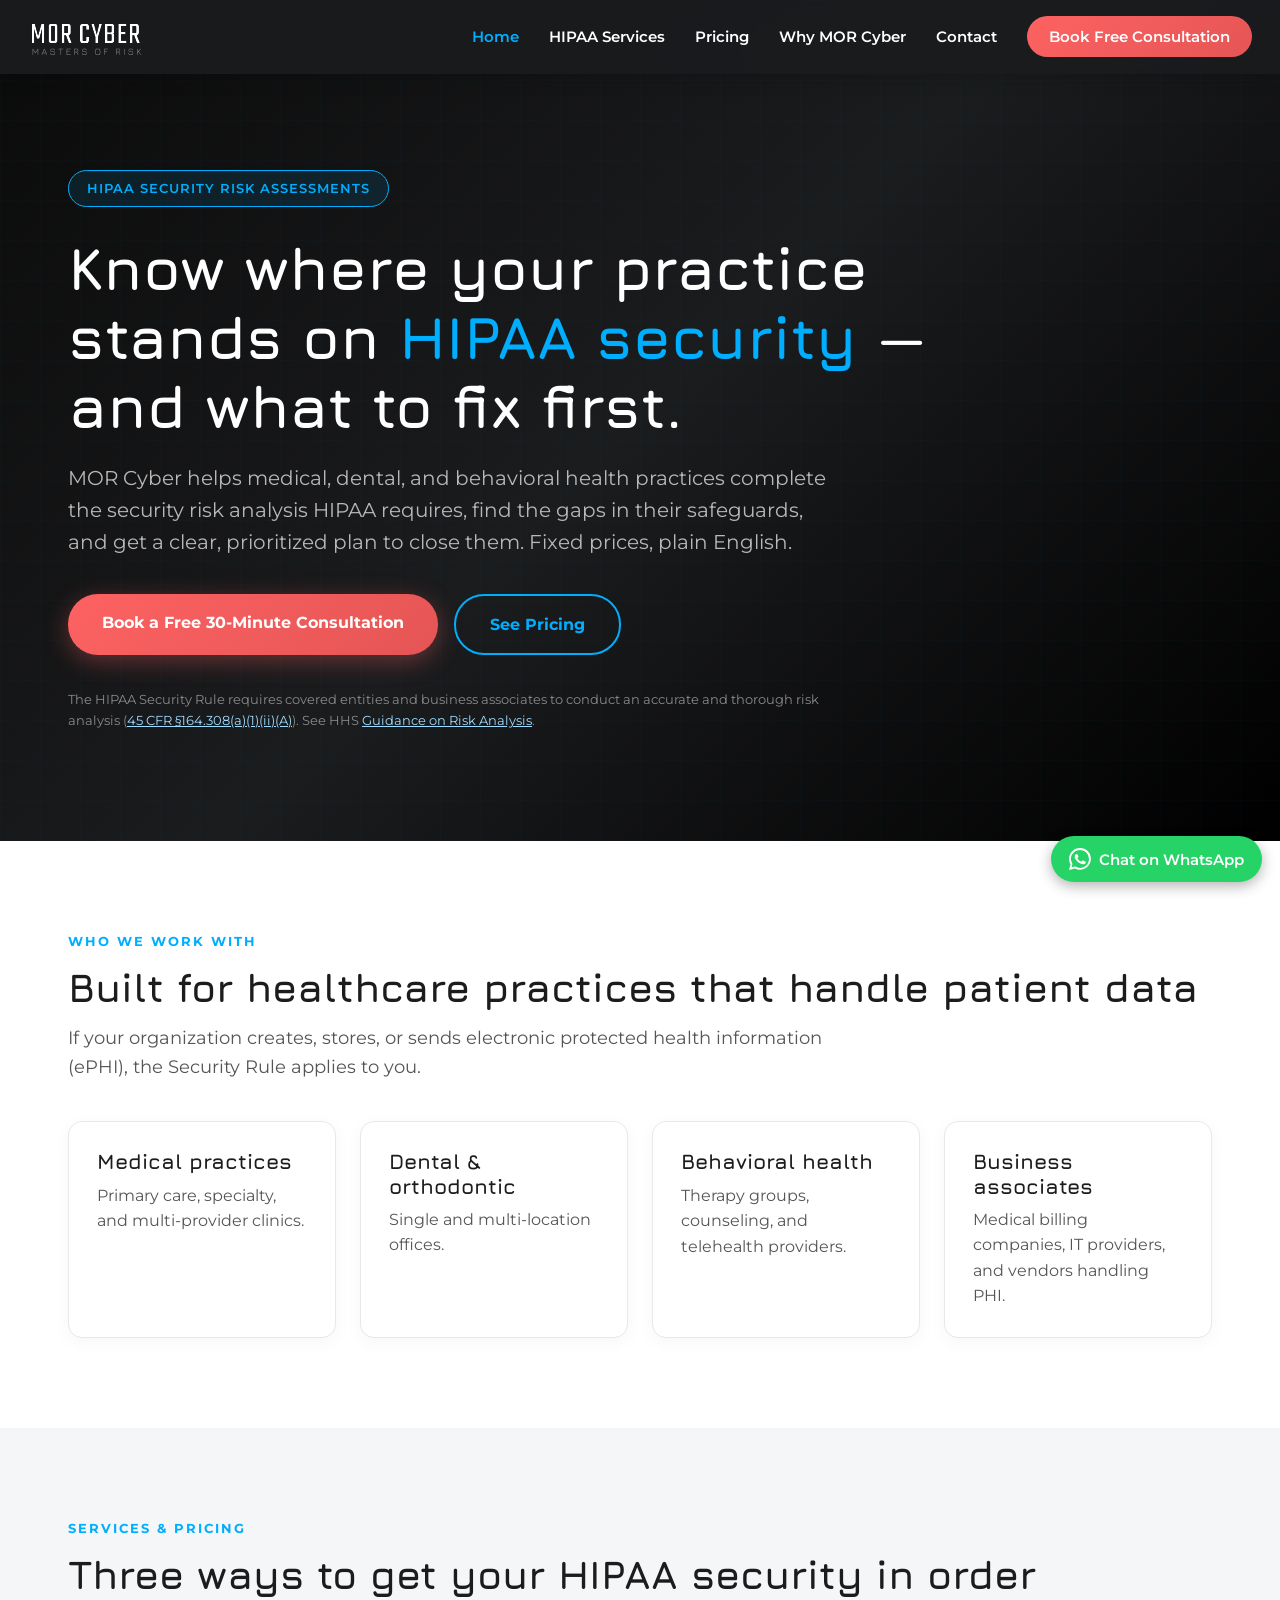
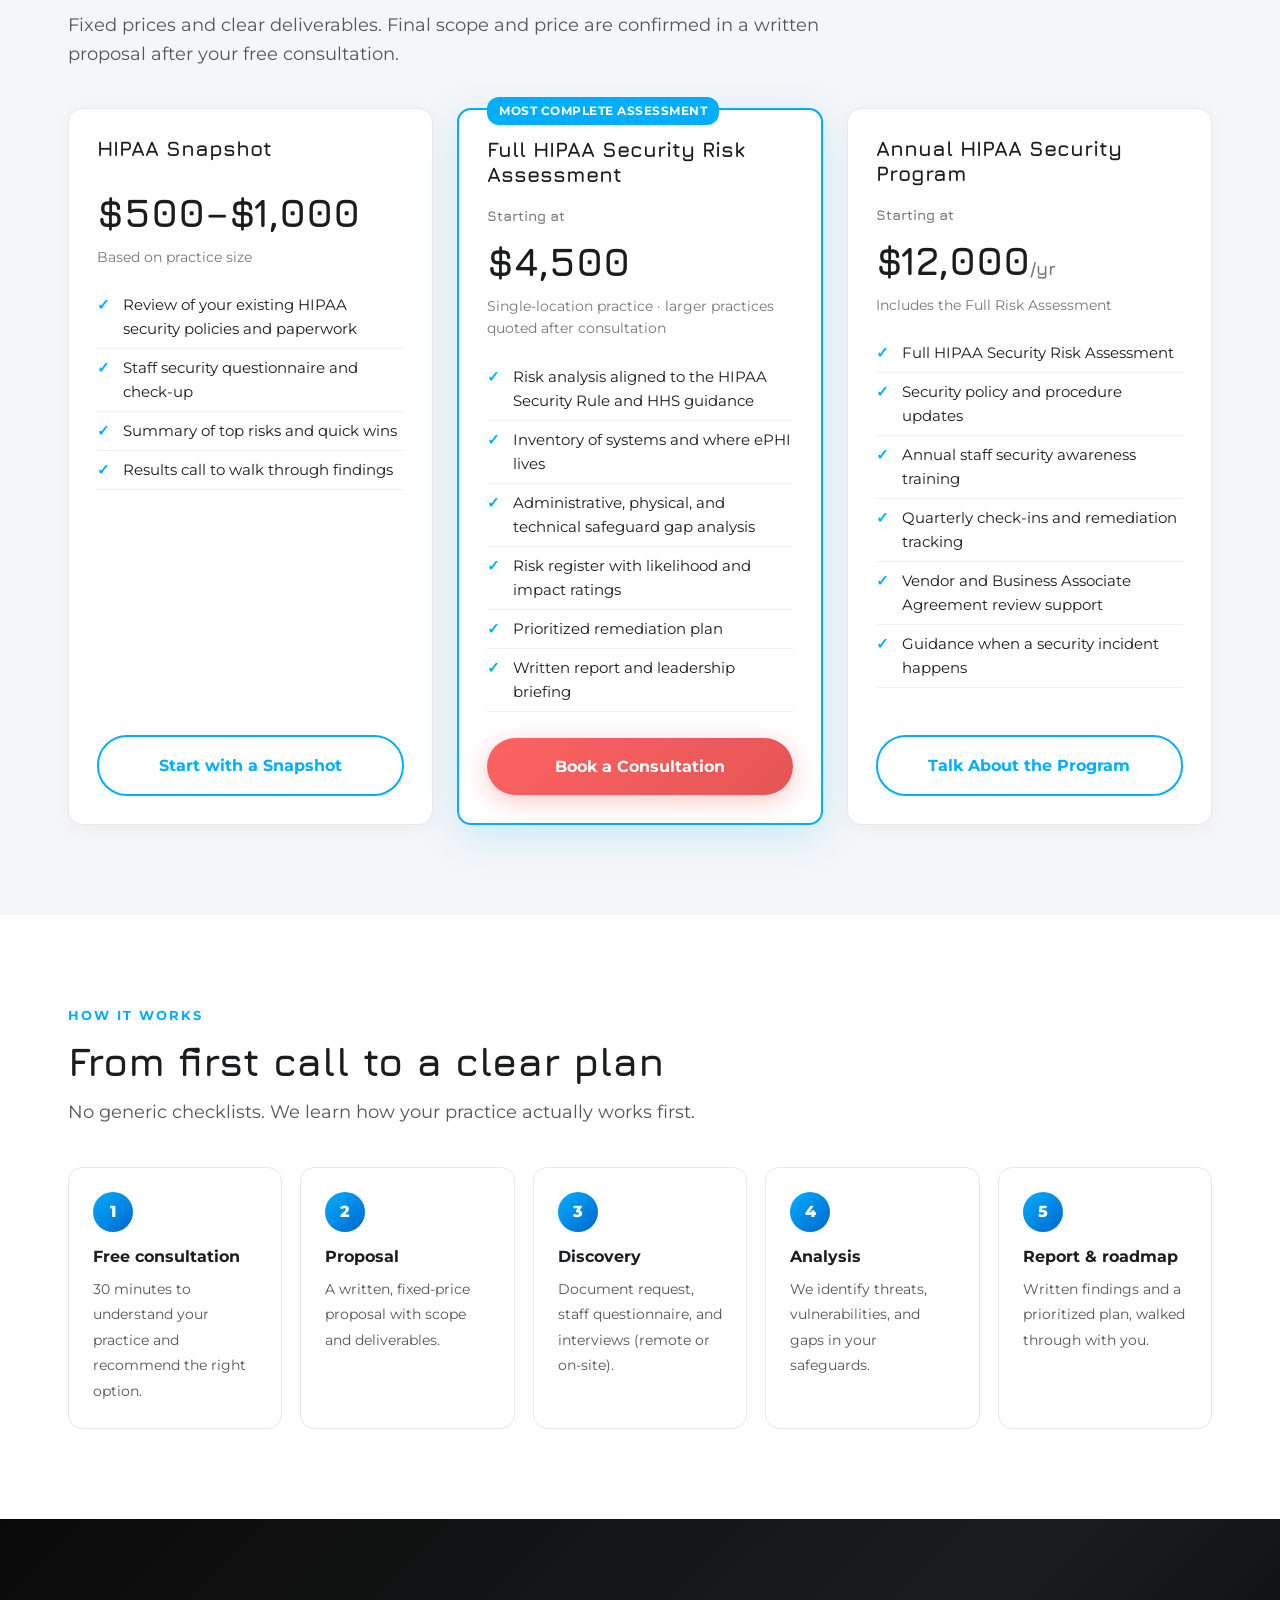
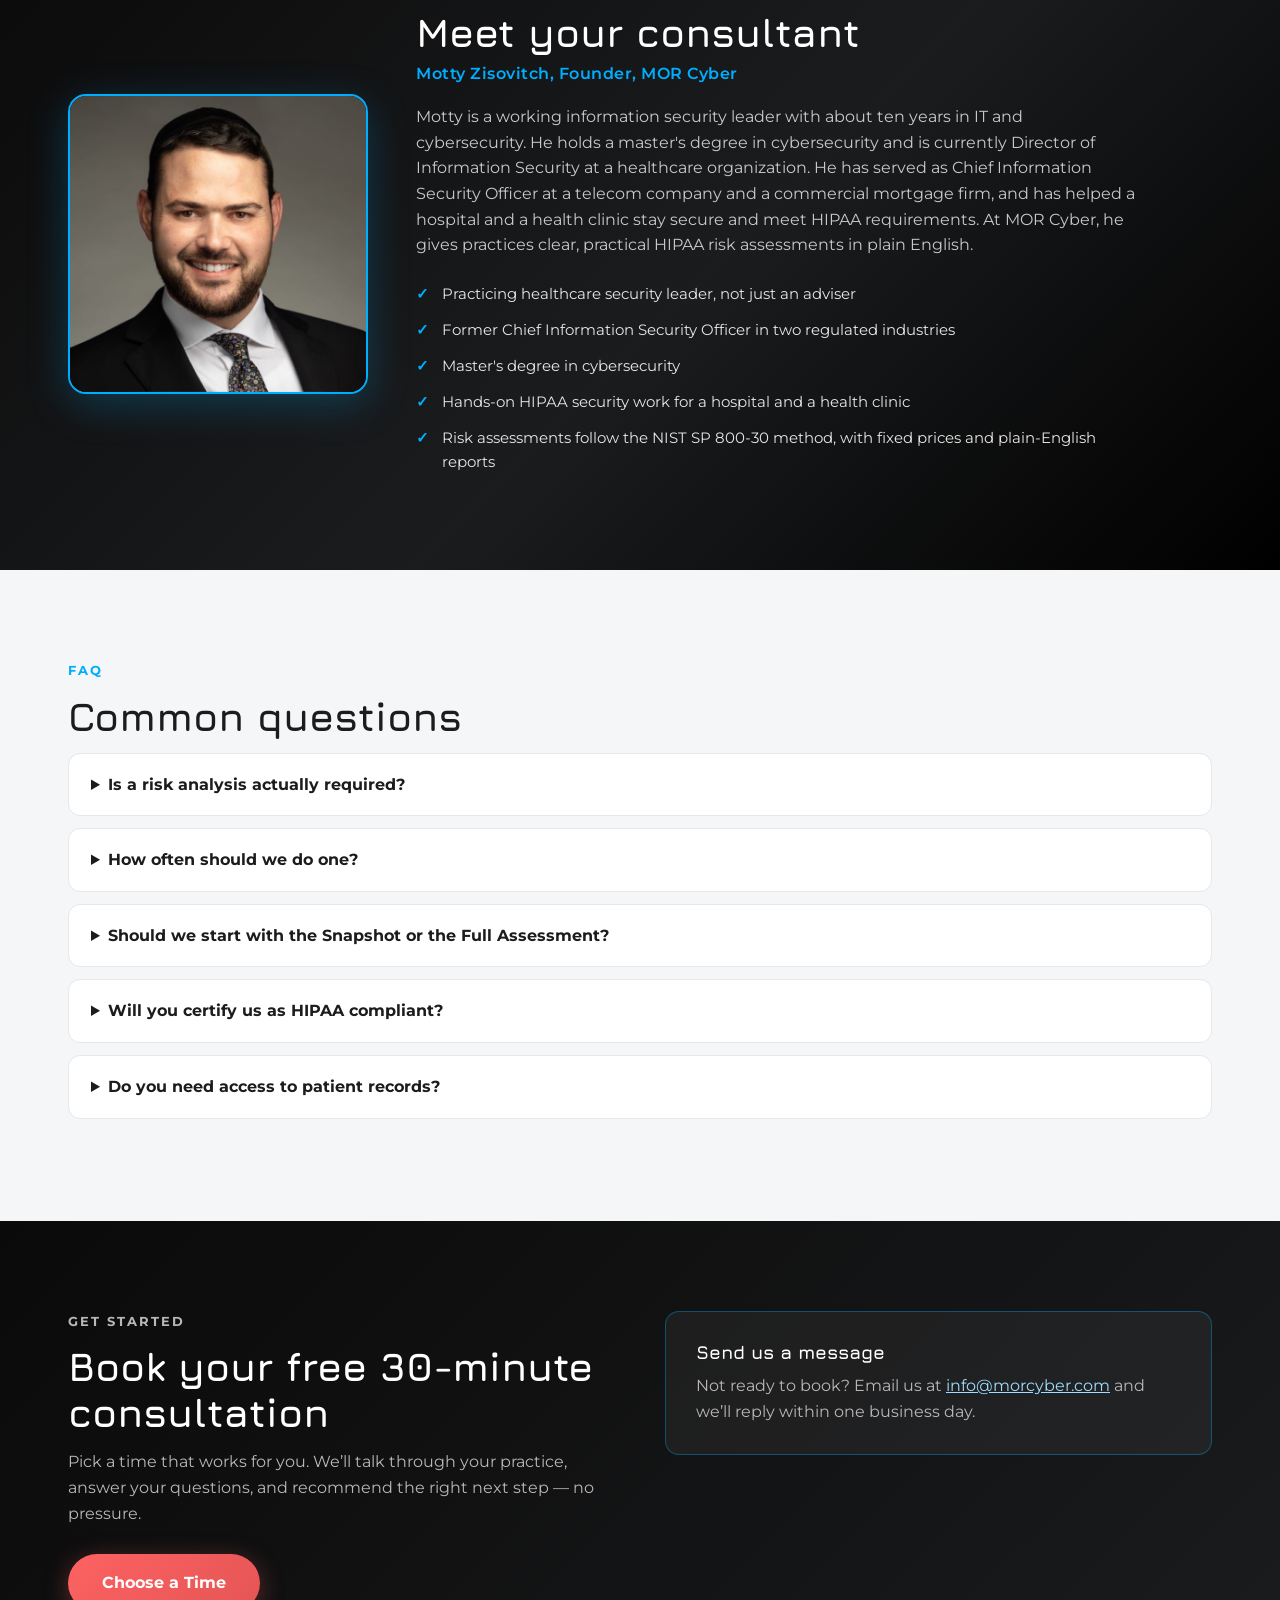
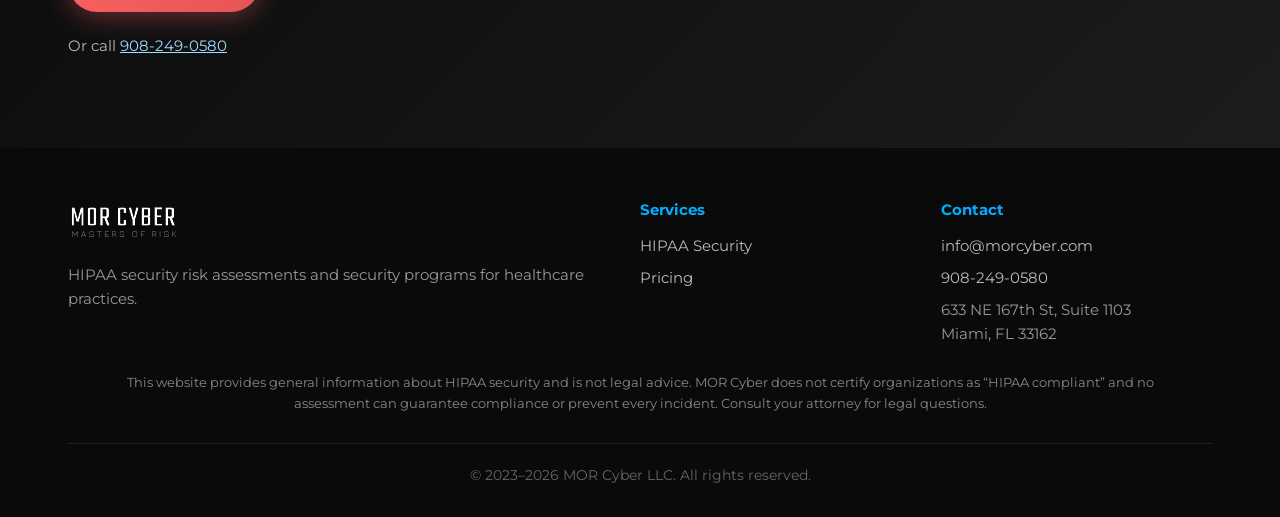
==== commit 0416faea: "Add Meet your consultant section with headshot" ====
--- a/index.html
+++ b/index.html
@@ -58,6 +58,16 @@
 .steps li{counter-increment:s;background:#fff;border-radius:14px;padding:24px;border:1px solid #e6e8eb}
 .steps li::before{content:counter(s);display:flex;align-items:center;justify-content:center;width:40px;height:40px;border-radius:50%;background:linear-gradient(135deg,#00AEFF,#0066cc);color:#fff;font-weight:800;margin-bottom:12px}
 .steps b{display:block;margin-bottom:6px}.steps span{color:#555;font-size:14px}
+.about{background:linear-gradient(135deg,#0a0a0a 0%,#1B1C1E 55%,#000 100%);color:#fff}
+.about .wrap{display:grid;grid-template-columns:300px 1fr;gap:48px;align-items:center}
+.about img{width:100%;border-radius:18px;border:2px solid #00AEFF;box-shadow:0 10px 40px rgba(0,174,255,.25);display:block}
+.about h2{color:#fff;margin-bottom:6px}
+.about .role{color:#00AEFF;font-weight:600;margin-bottom:18px;letter-spacing:.5px}
+.about p{color:#c9c9c9;margin-bottom:18px;max-width:720px}
+.about ul{list-style:none;max-width:720px}
+.about li{padding:6px 0 6px 26px;position:relative;color:#e6e6e6;font-size:15px}
+.about li::before{content:'✓';position:absolute;left:0;color:#00AEFF;font-weight:800}
+@media(max-width:800px){.about .wrap{grid-template-columns:1fr;gap:28px}.about img{max-width:260px}}
 details{background:#fff;border:1px solid #e6e8eb;border-radius:12px;padding:18px 22px;margin-bottom:12px}
 summary{font-weight:700;cursor:pointer}details p{margin-top:10px;color:#555}
 .other .card{border-left:4px solid #7D7D7D}
@@ -171,6 +181,22 @@
   </ol>
 </div></section>
 
+<section id="about" class="about"><div class="wrap">
+  <img src="headshot.jpg" alt="Motty Zisovitch, founder of MOR Cyber" width="300" height="300" loading="lazy">
+  <div>
+    <h2>Meet your consultant</h2>
+    <div class="role">Motty Zisovitch, Founder, MOR Cyber</div>
+    <p>Motty is a working information security leader with about ten years in IT and cybersecurity. He holds a master's degree in cybersecurity and is currently Director of Information Security at a healthcare organization. He has served as Chief Information Security Officer at a telecom company and a commercial mortgage firm, and has helped a hospital and a health clinic stay secure and meet HIPAA requirements. At MOR Cyber, he gives practices clear, practical HIPAA risk assessments in plain English.</p>
+    <ul>
+      <li>Practicing healthcare security leader, not just an adviser</li>
+      <li>Former Chief Information Security Officer in two regulated industries</li>
+      <li>Master's degree in cybersecurity</li>
+      <li>Hands-on HIPAA security work for a hospital and a health clinic</li>
+      <li>Risk assessments follow the NIST SP 800-30 method, with fixed prices and plain-English reports</li>
+    </ul>
+  </div>
+</div></section>
+
 <section class="alt"><div class="wrap">
   <p class="eyebrow">FAQ</p>
   <h2>Common questions</h2>
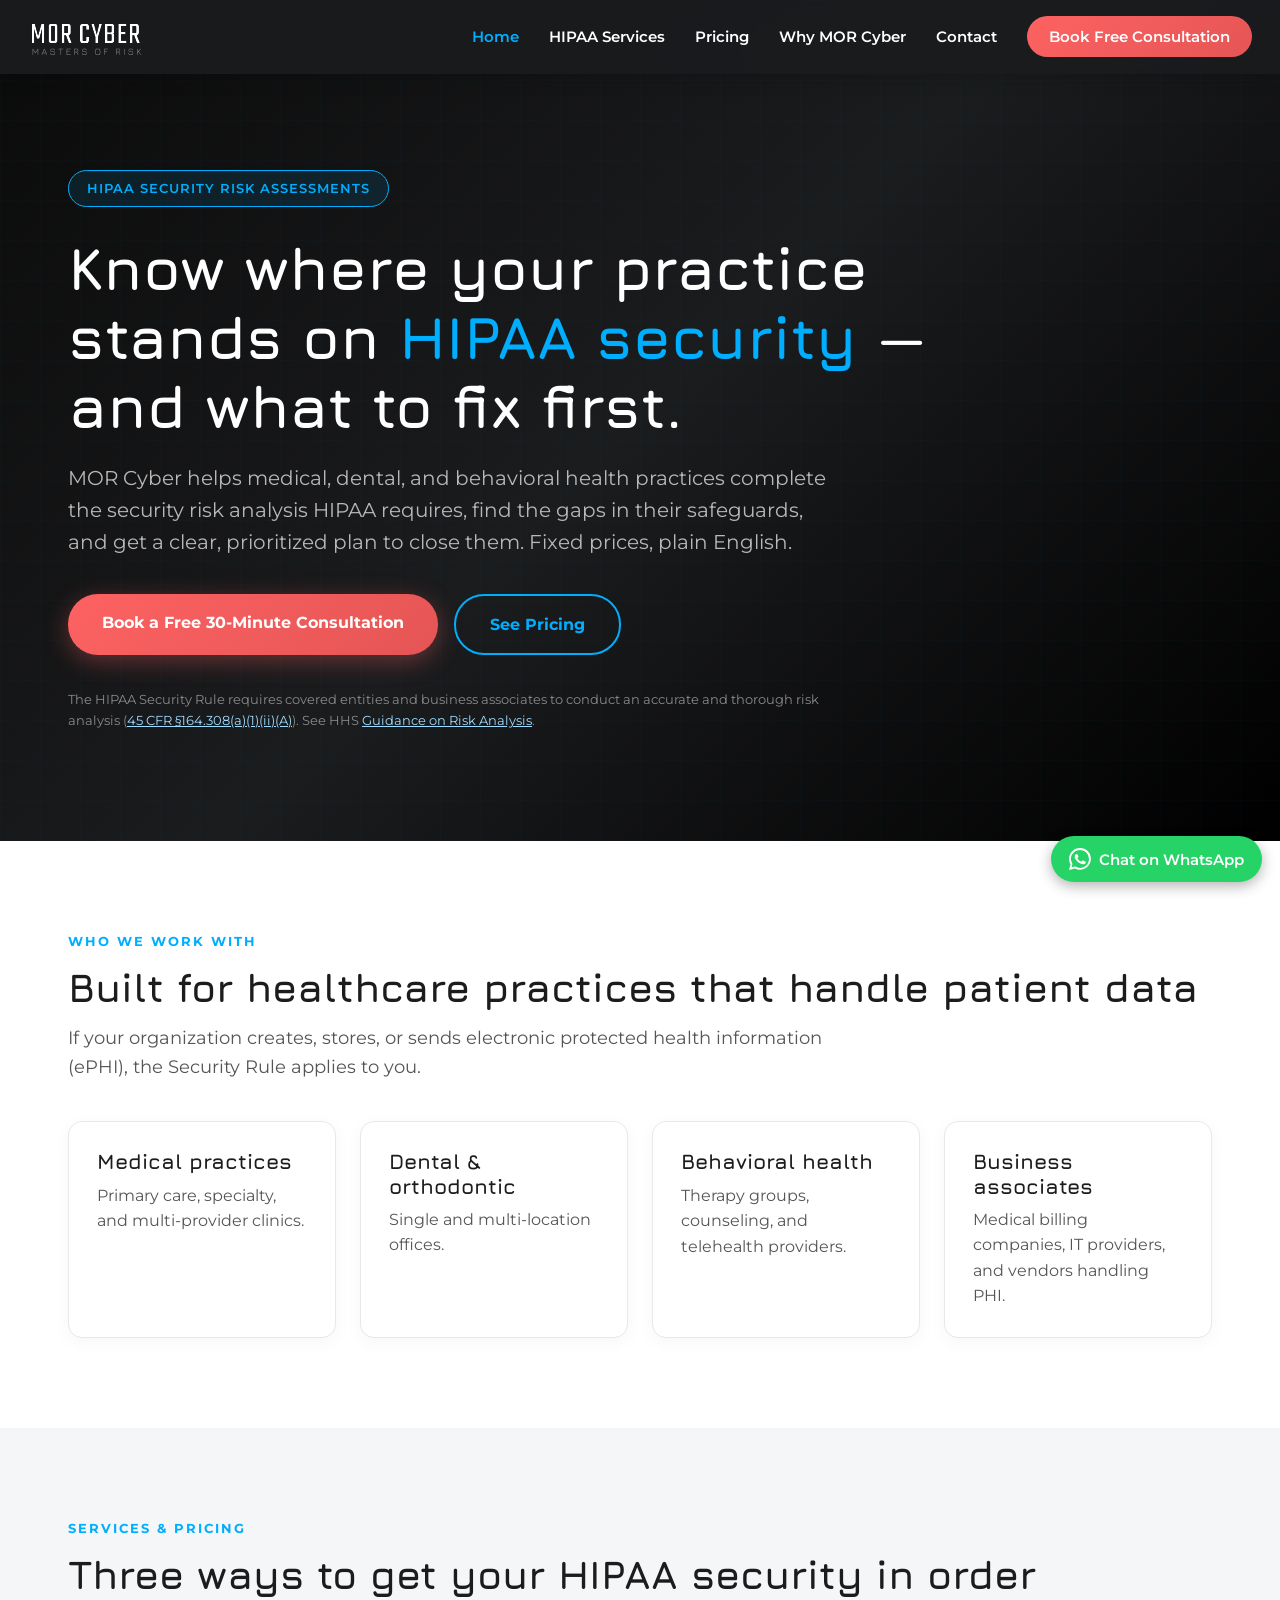
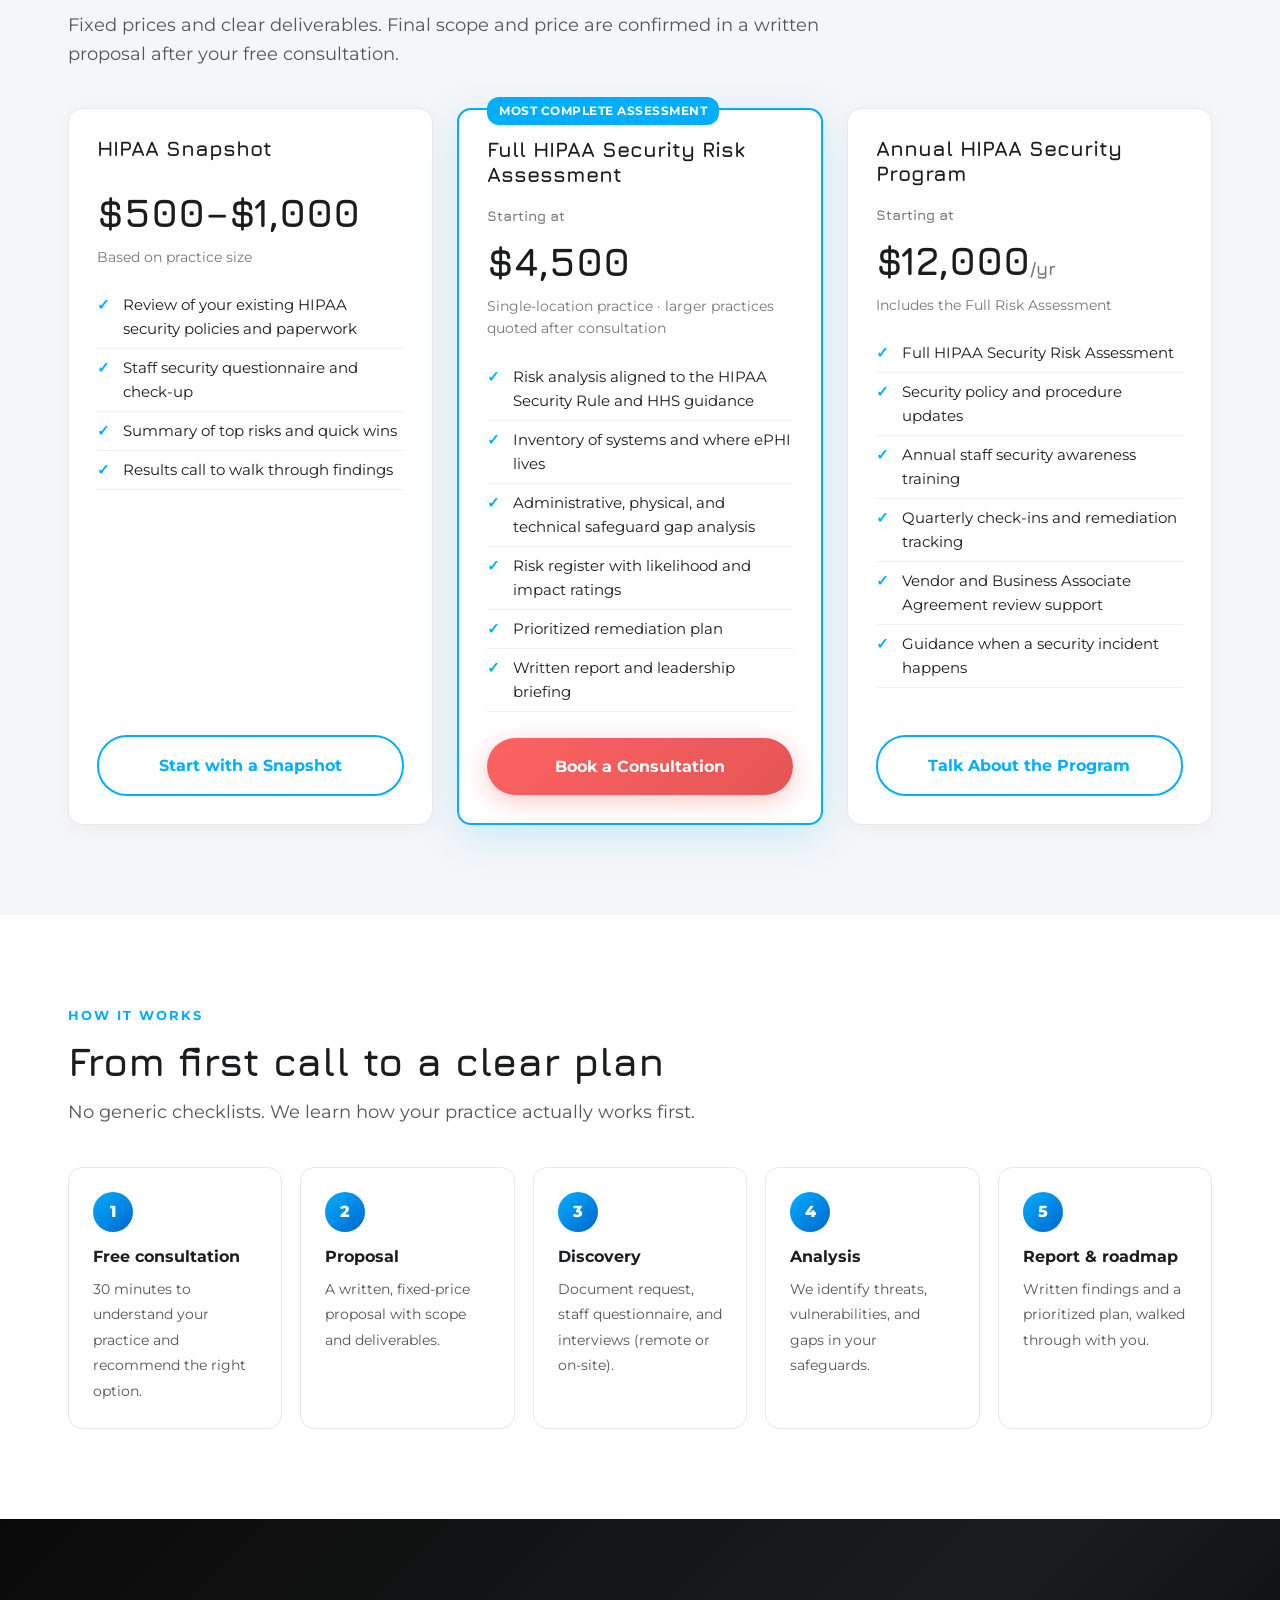
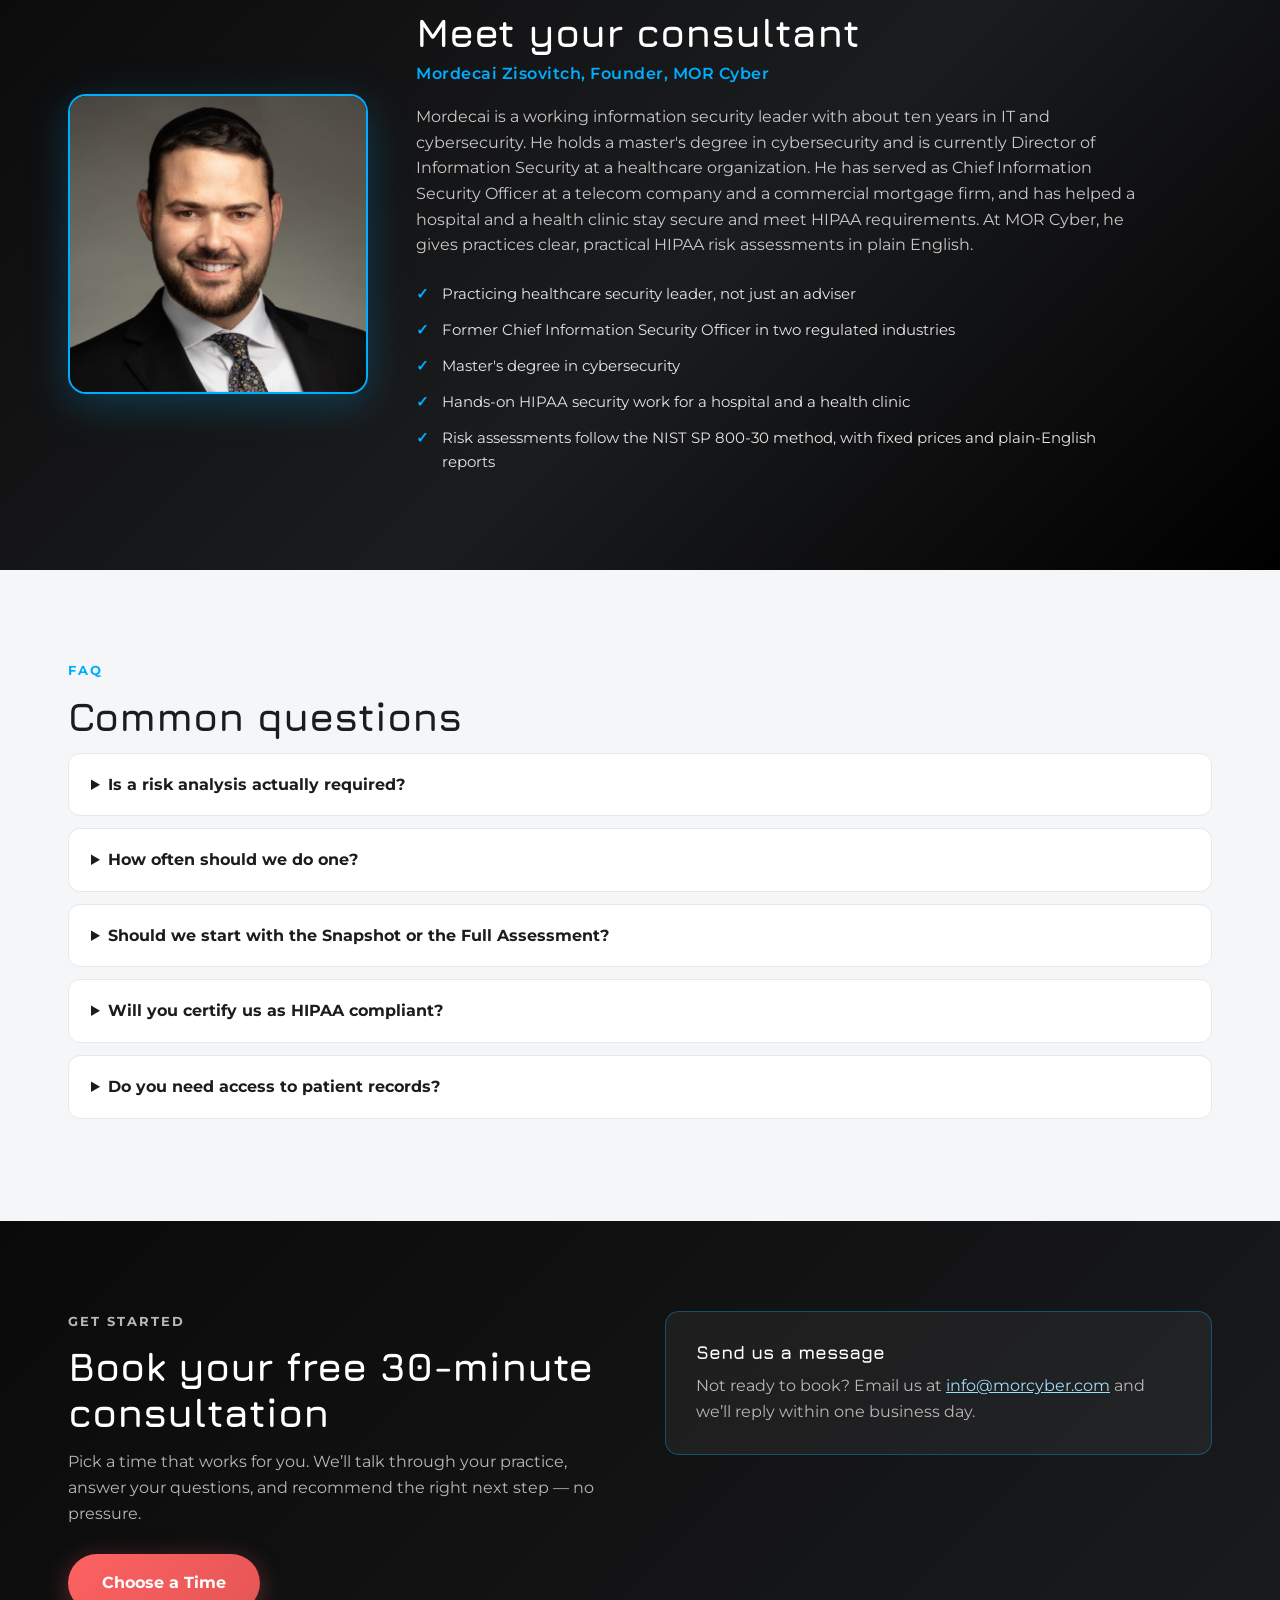
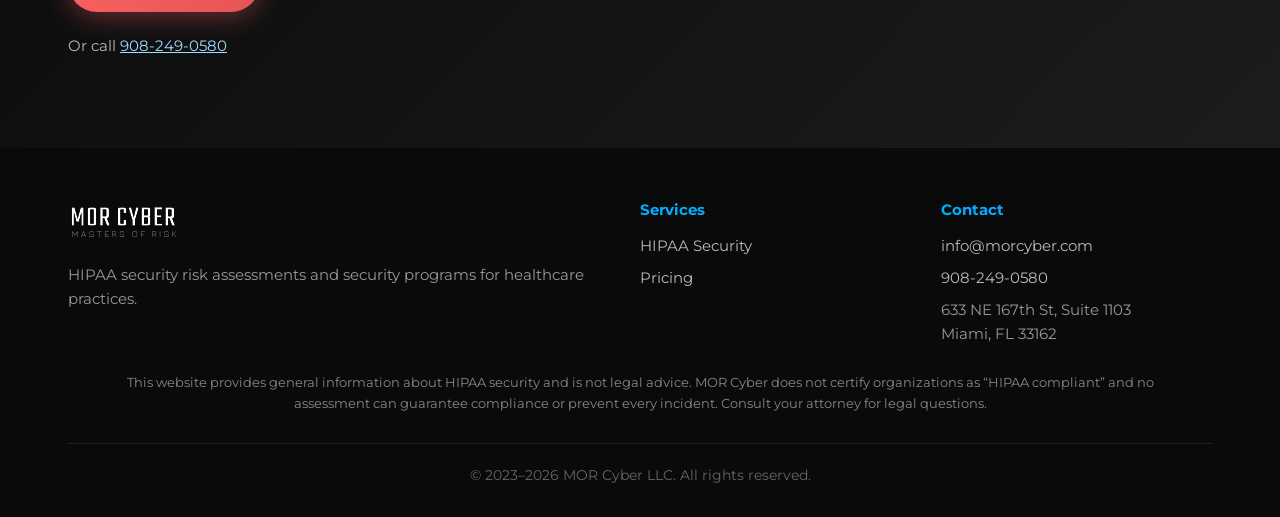
==== commit 563e516e: "Use Mordecai in bio" ====
--- a/index.html
+++ b/index.html
@@ -182,11 +182,11 @@
 </div></section>
 
 <section id="about" class="about"><div class="wrap">
-  <img src="headshot.jpg" alt="Motty Zisovitch, founder of MOR Cyber" width="300" height="300" loading="lazy">
+  <img src="headshot.jpg" alt="Mordecai Zisovitch, founder of MOR Cyber" width="300" height="300" loading="lazy">
   <div>
     <h2>Meet your consultant</h2>
-    <div class="role">Motty Zisovitch, Founder, MOR Cyber</div>
-    <p>Motty is a working information security leader with about ten years in IT and cybersecurity. He holds a master's degree in cybersecurity and is currently Director of Information Security at a healthcare organization. He has served as Chief Information Security Officer at a telecom company and a commercial mortgage firm, and has helped a hospital and a health clinic stay secure and meet HIPAA requirements. At MOR Cyber, he gives practices clear, practical HIPAA risk assessments in plain English.</p>
+    <div class="role">Mordecai Zisovitch, Founder, MOR Cyber</div>
+    <p>Mordecai is a working information security leader with about ten years in IT and cybersecurity. He holds a master's degree in cybersecurity and is currently Director of Information Security at a healthcare organization. He has served as Chief Information Security Officer at a telecom company and a commercial mortgage firm, and has helped a hospital and a health clinic stay secure and meet HIPAA requirements. At MOR Cyber, he gives practices clear, practical HIPAA risk assessments in plain English.</p>
     <ul>
       <li>Practicing healthcare security leader, not just an adviser</li>
       <li>Former Chief Information Security Officer in two regulated industries</li>
